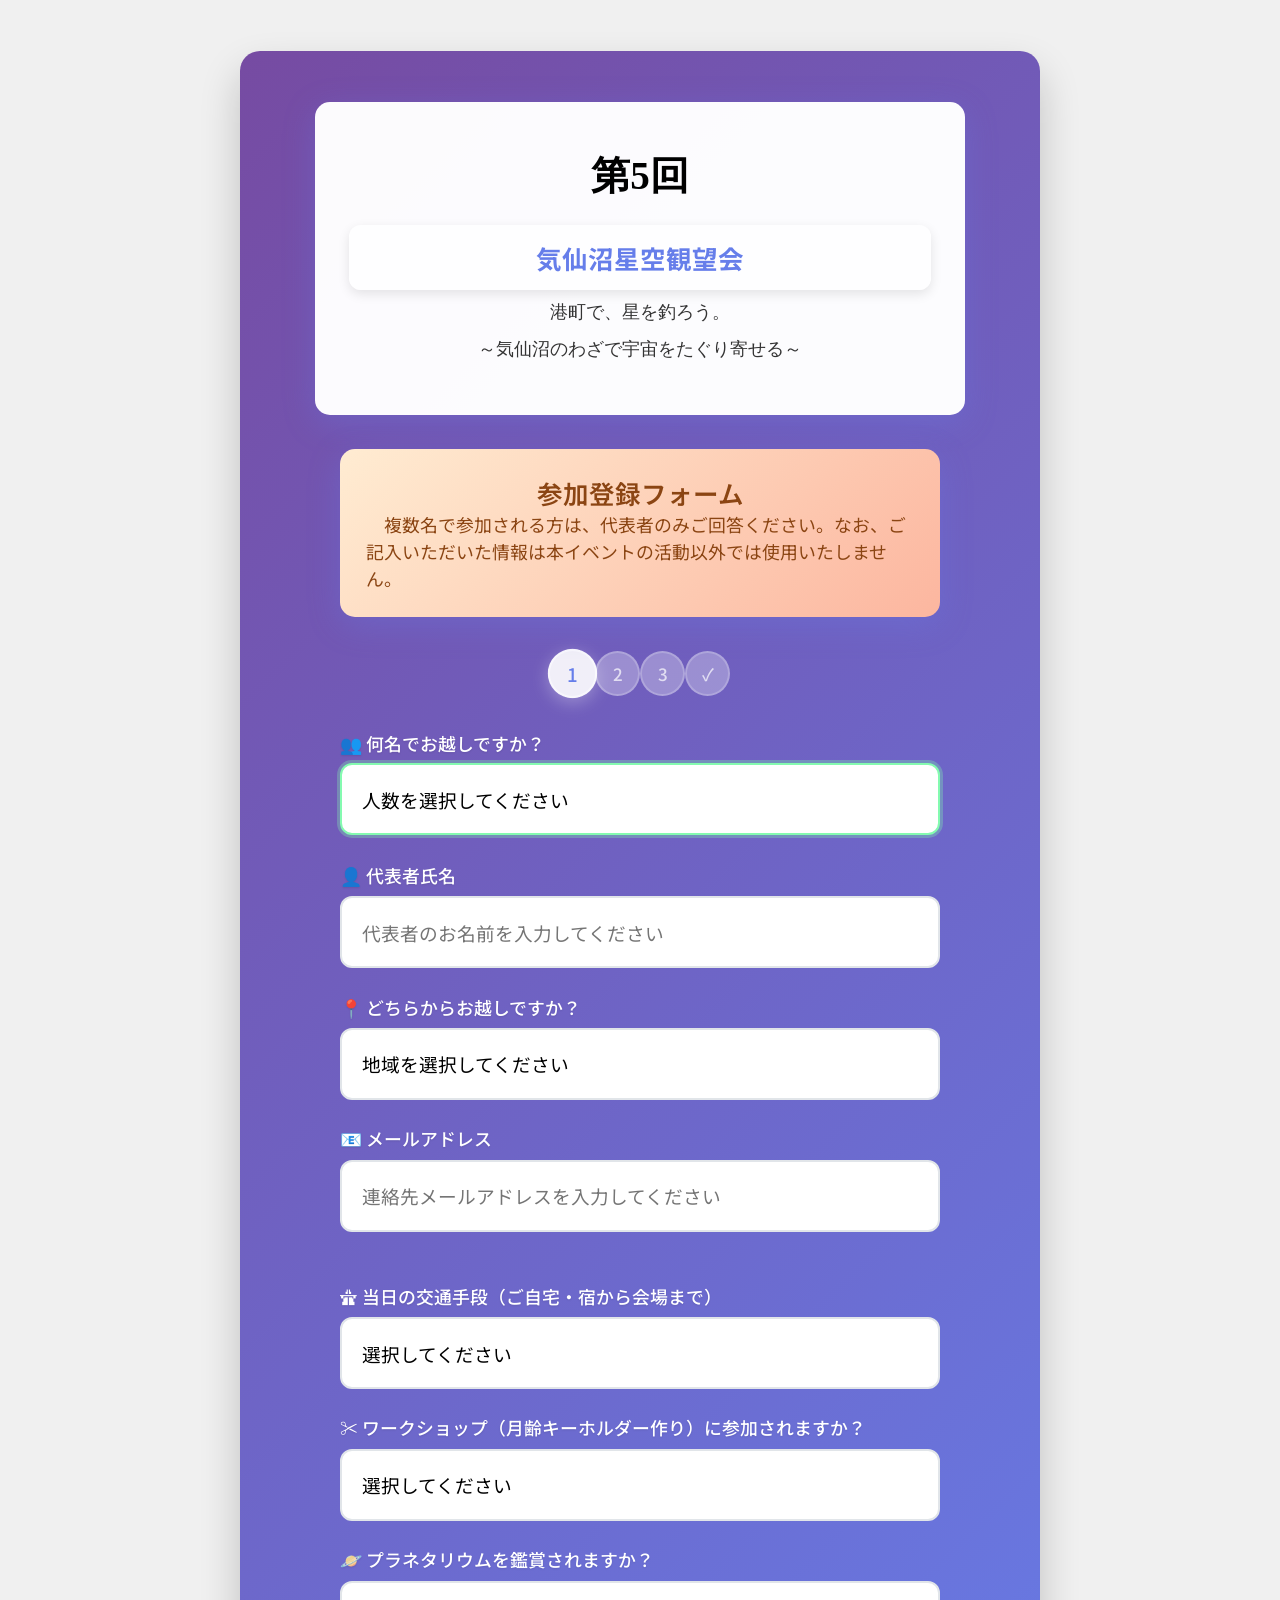
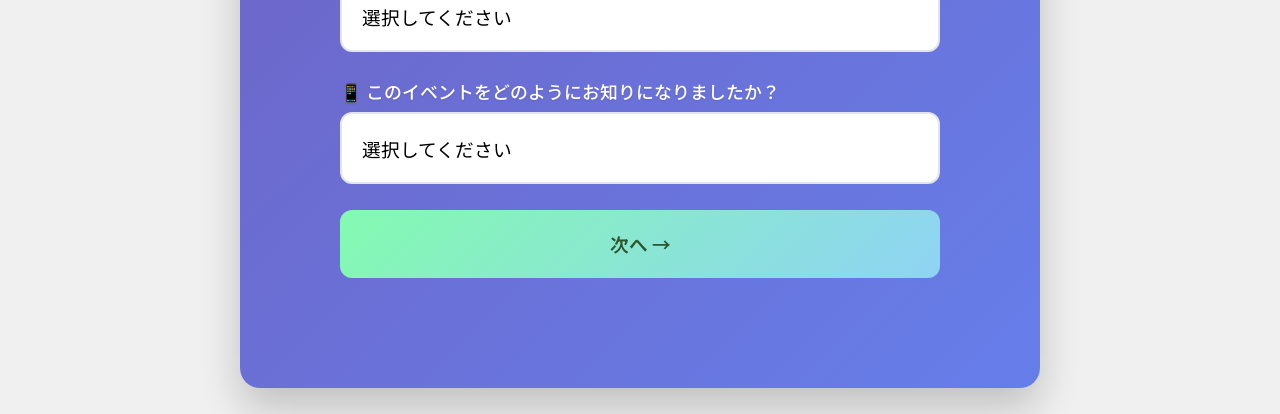
==== index.html @ 269bb4d6 "Add files via upload" ====
<!DOCTYPE html>
<html lang="ja">

<head>
    <meta charset="UTF-8">
    <meta name="viewport" content="width=device-width, initial-scale=1.0">
    <base target="_top">

    <!-- SEO Meta Tags -->
    <title>気仙沼星空観望会 - イベント参加予約</title>
    <meta name="description"
        content="第5回気仙沼星空観望会、9月27日(土)に旧小泉小学校にて開催決定！今回のテーマは、「港町で、星を釣ろう。 ～気仙沼のわざで宇宙をたぐり寄せる～」です。気仙沼自慢の星空に浸る一夜をぜひ！">
    <meta name="keywords" content="気仙沼市,星空観望会,プラネタリウム,予約,イベント,宮城県">
    <meta name="author" content="気仙沼星空観望会実行委員会">
    <meta name="robots" content="index, follow">

    <!-- Open Graph / Facebook -->
    <meta property="og:type" content="website">
    <meta property="og:url" content="https://flint8777.github.io/TEST_KesenNuma-StarryNight/">
    <meta property="og:title" content="気仙沼星空観望会 - イベント参加予約">
    <meta property="og:description"
        content="第5回気仙沼星空観望会、9月27日(土)に旧小泉小学校にて開催決定！今回のテーマは、「港町で、星を釣ろう。 ～気仙沼のわざで宇宙をたぐり寄せる～」です。気仙沼自慢の星空に浸る一夜をぜひ！">
    <meta property="og:image" content="https://flint8777.github.io/TEST_KesenNuma-StarryNight/Images/OGP-image.png">
    <meta property="og:locale" content="ja_JP">

    <!-- Twitter -->
    <meta property="twitter:card" content="summary_large_image">
    <meta property="twitter:url" content="https://flint8777.github.io/TEST_KesenNuma-StarryNight/">
    <meta property="twitter:title" content="気仙沼星空観望会 - イベント参加予約">
    <meta property="twitter:description"
        content="第5回気仙沼星空観望会、9月27日(土)に旧小泉小学校にて開催決定！今回のテーマは、「港町で、星を釣ろう。 ～気仙沼のわざで宇宙をたぐり寄せる～」です。気仙沼自慢の星空に浸る一夜をぜひ！">
    <meta property="twitter:image"
        content="https://flint8777.github.io/TEST_KesenNuma-StarryNight/Images/OGP-image.png">

    <!-- Favicon -->
    <link rel="icon" type="image/png" href="Images/シンボルマーク.png">
    <link rel="apple-touch-icon" href="Images/シンボルマーク.png">

    <!-- PWA Manifest -->
    <link rel="manifest" href="manifest.json">
    <meta name="mobile-web-app-capable" content="yes">
    <meta name="apple-mobile-web-app-capable" content="yes">
    <meta name="apple-mobile-web-app-status-bar-style" content="default">
    <meta name="apple-mobile-web-app-title" content="気仙沼星空観望会">

    <!-- Google Analytics削除 - 測定不使用 -->

    <!-- Fonts and Styles -->
    <link href="https://fonts.googleapis.com/css2?family=Noto+Sans+JP:wght@300;400;500;700&display=swap"
        rel="stylesheet">
    <link rel="stylesheet" href="styles.css">
</head>

<body role="main">
    <div class="loading-overlay" id="loading-overlay" aria-hidden="true">
        <div class="spinner" role="status" aria-label="読み込み中"></div>
    </div>

    <div class="container" role="application" aria-label="予約システム">
        <div class="header">
            <h1>第5回</h1>
            <img src="https://drive.google.com/thumbnail?id=1cAbcElVcDITaF-m_XIrwMEPuTaZZqH0v&sz=w400" alt="気仙沼星空観望会"
                class="header-logo" onerror="this.style.display='none'; this.nextElementSibling.style.display='block';">
            <div class="header-fallback">
                気仙沼星空観望会
            </div>
            <p>港町で、星を釣ろう。</p>
            <p>～気仙沼のわざで宇宙をたぐり寄せる～</p>
        </div>

        <!-- 参加登録フォームタイトル -->
        <div class="info-card form-title-card">
            <h2>参加登録フォーム</h2>
            <p>　複数名で参加される方は、代表者のみご回答ください。なお、ご記入いただいた情報は本イベントの活動以外では使用いたしません。</p>
        </div>

        <!-- ステップインジケーター -->
        <div class="step-indicator" role="progressbar" aria-label="予約手順" aria-valuenow="1" aria-valuemin="1"
            aria-valuemax="4">
            <div class="step active" id="step-1" aria-current="step">1</div>
            <div class="step" id="step-2">2</div>
            <div class="step" id="step-3">3</div>
            <div class="step" id="step-4">✓</div>
        </div>

        <!-- エラー・成功メッセージ -->
        <div id="errorMessage" class="error-message" role="alert" aria-live="polite"></div>
        <div id="successMessage" class="success-message" role="status" aria-live="polite"></div>

        <!-- ローディング -->
        <div id="loading" class="loading" role="status" aria-live="polite" aria-hidden="true">
            <div class="spinner"></div>
            <p>処理中…</p>
        </div>

        <form id="reservation-form">
            <!-- ステップ1: 基本情報 -->
            <div class="step-content active" id="content-1">
                <div class="form-group">
                    <label for="来場人数">👥 何名でお越しですか？</label>
                    <div class="select-wrapper">
                        <select id="来場人数" name="来場人数" class="form-control" required>
                            <option value="">人数を選択してください</option>
                        </select>
                    </div>
                </div>

                <div class="form-group">
                    <label for="代表者氏名">👤 代表者氏名</label>
                    <input type="text" id="代表者氏名" name="代表者氏名" class="form-control" required
                        placeholder="代表者のお名前を入力してください">
                </div>

                <div class="form-group">
                    <label for="来場地域">📍 どちらからお越しですか？</label>
                    <select id="来場地域" name="来場地域" class="form-control" required>
                        <option value="">地域を選択してください</option>
                        <option value="気仙沼市内">気仙沼市内</option>
                        <option value="宮城県内（気仙沼市以外）">宮城県内（気仙沼市以外）</option>
                        <option value="岩手県">岩手県</option>
                        <option value="福島県">福島県</option>
                        <option value="その他東北地方">その他東北地方</option>
                        <option value="関東地方">関東地方</option>
                        <option value="その他">その他</option>
                    </select>
                </div>

                <div class="form-group">
                    <label for="メールアドレス">📧 メールアドレス</label>
                    <input type="email" id="メールアドレス" name="メールアドレス" class="form-control" required
                        placeholder="連絡先メールアドレスを入力してください">
                    <div class="email-validation-message" id="email-validation-message"></div>
                </div>

                <!-- 追加: 当日の交通手段 -->
                <div class="form-group">
                    <label for="当日の交通手段">🛣 当日の交通手段（ご自宅・宿から会場まで）</label>
                    <div class="select-wrapper">
                        <select id="当日の交通手段" name="当日の交通手段" class="form-control" required>
                            <option value="">選択してください</option>
                            <option value="車">車</option>
                            <option value="徒歩">徒歩</option>
                            <option value="自転車">自転車</option>
                            <option value="バス">バス</option>
                            <option value="タクシー">タクシー</option>
                            <option value="その他">その他</option>
                        </select>
                    </div>
                </div>

                <!-- 追加: お車で来場の場合の台数（条件付き表示） -->
                <div class="form-group conditional-field" id="car-count-group" aria-hidden="true">
                    <label for="お車台数">🚗 (お車で来場の場合) 何台でお越しになりますか？</label>
                    <div class="select-wrapper">
                        <select id="お車台数" name="お車台数" class="form-control">
                            <option value="">台数を選択してください</option>
                            <option value="1">1台</option>
                            <option value="2">2台</option>
                            <option value="3">3台</option>
                            <option value="4">4台</option>
                            <option value="5">5台</option>
                            <option value="6">6台</option>
                            <option value="7">7台</option>
                            <option value="8">8台</option>
                            <option value="9">9台</option>
                            <option value="10">10台</option>
                        </select>
                    </div>
                </div>

                <div class="form-group">
                    <label for="ワークショップ参加">✂ ワークショップ（月齢キーホルダー作り）に参加されますか？</label>
                    <select id="ワークショップ参加" name="ワークショップ参加" class="form-control" required>
                        <option value="">選択してください</option>
                        <option value="はい">はい</option>
                        <option value="いいえ">いいえ</option>
                    </select>
                </div>

                <!-- 追加: プラネタリウム鑑賞希望 -->
                <div class="form-group">
                    <label for="プラネタリウム鑑賞">🪐 プラネタリウムを鑑賞されますか？</label>
                    <div class="select-wrapper">
                        <select id="プラネタリウム鑑賞" name="プラネタリウム鑑賞" class="form-control" required>
                            <option value="">選択してください</option>
                            <option value="はい">はい</option>
                            <option value="いいえ">いいえ</option>
                        </select>
                    </div>
                </div>

                <!-- 追加: イベント認知経路 -->
                <div class="form-group">
                    <label for="イベント認知経路">📱 このイベントをどのようにお知りになりましたか？</label>
                    <div class="select-wrapper">
                        <select id="イベント認知経路" name="イベント認知経路" class="form-control">
                            <option value="">選択してください</option>
                            <option value="チラシ・ポスター">チラシ・ポスター</option>
                            <option value="SNS（Twitter/X）">SNS（Twitter/X）</option>
                            <option value="SNS（Instagram）">SNS（Instagram）</option>
                            <option value="SNS（Facebook）">SNS（Facebook）</option>
                            <option value="知人の紹介">知人の紹介</option>
                            <option value="学校からのお知らせ">学校からのお知らせ</option>
                            <option value="ウェブサイト">ウェブサイト</option>
                            <option value="地域の広報誌">地域の広報誌</option>
                            <option value="新聞">新聞</option>
                            <option value="その他">その他</option>
                        </select>
                    </div>
                </div>
            </div>

            <!-- ステップ2: ワークショップ詳細 -->
            <div class="step-content" id="content-2">
                <!-- ワークショップ詳細 -->
                <div id="workshop-section">
                    <div class="info-card">
                        <p>本ワークショップは【予約枠】と【当日枠】をご用意しています。</p>
                        <p>✅ 予約枠（60名様）: 事前にご予約が必要ですが、希望時間帯に確実にご参加いただけます。</p>
                        <p>✅ 当日枠（40名様）: 当日、お席が空いていればすぐにご参加いただけます。</p>
                        <p>⚠️ 予約のお時間にお越しにならない場合はキャンセル扱いとなります。ご了承ください。</p>
                    </div>

                    <div class="form-group">
                        <label for="ワークショップ参加人数">👥 ワークショップ参加人数</label>
                        <div class="select-wrapper">
                            <select id="ワークショップ参加人数" name="ワークショップ参加人数" class="form-control">
                                <option value="">参加人数を選択してください</option>
                                <option value="1">1人</option>
                                <option value="2">2人</option>
                                <option value="3">3人</option>
                                <option value="4">4人</option>
                                <option value="5">5人</option>
                            </select>
                        </div>
                    </div>

                    <div class="form-group">
                        <label for="予約する部">⏰ 予約する部</label>
                        <div class="select-wrapper">
                            <select id="予約する部" name="予約する部" class="form-control">
                                <option value="">予約する部を選択してください</option>
                                <!-- JSで動的に選択肢追加 -->
                            </select>
                        </div>
                    </div>
                </div>

                <!-- プラネタリウム詳細はステップ3へ分離しました -->
            </div>

            <!-- ステップ3: プラネタリウム詳細 -->
            <div class="step-content" id="content-3">
                <div id="planetarium-section">
                    <div class="info-card">
                        <p>本プラネタリウムは上映時間30分の3部制であり、【予約枠】と【当日枠】をご用意しています。</p>
                        <p>✅ 予約枠（60名）：事前にご予約いただくと、ご希望の時間帯に確実にご参加いただけます。</p>
                        <p>✅ 当日枠（30名）：当日、空席がある場合に先着順でご案内します。満席の場合はご参加いただけません。</p>
                        <p>⚠️ 途中入退場はできません。上映開始の5分前までにプラネタリウム会場へ必ずお越しください。
                        </p>
                    </div>

                    <div class="form-group">
                        <label for="プラネタリウム参加人数">👥 プラネタリウム参加人数</label>
                        <div class="select-wrapper">
                            <select id="プラネタリウム参加人数" name="プラネタリウム参加人数" class="form-control">
                                <option value="">参加人数を選択してください</option>
                            </select>
                        </div>
                    </div>

                    <div class="form-group">
                        <label for="プラネタリウム予約部">⏰ プラネタリウム予約部</label>
                        <div class="select-wrapper">
                            <select id="プラネタリウム予約部" name="プラネタリウム予約部" class="form-control">
                                <option value="">予約する部を選択してください</option>
                                <!-- JSで動的に選択肢追加 -->
                            </select>
                        </div>
                    </div>
                </div>
            </div>

            <!-- ステップ4: 完了 -->
            <div class="step-content" id="content-4">
                <div class="completion-screen">
                    <div class="completion-icon">🎉</div>
                    <div class="completion-title">予約が完了しました！</div>
                    <div class="completion-message">
                        ✅ ご予約が完了しました！<br>
                        確認メールをお送りいたしましたので、ご確認ください。<br>
                        当日は気をつけてお越しください。<br>
                        <small style="color: #ffffff; margin-top: 10px; display: block;">
                            この画面を閉じて、元のページに戻ることができます。
                        </small>
                    </div>
                </div>
            </div>

            <!-- ナビゲーションボタン -->
            <div class="step-navigation" id="navigation">
                <button type="button" class="nav-btn back" id="back-btn">
                    ← 戻る
                </button>
                <button type="button" class="nav-btn next" id="next-btn">
                    次へ →
                </button>
                <button type="button" class="nav-btn submit" id="submit-btn">
                    🎯 登録完了
                </button>
            </div>
        </form>

        <div id="result" class="result"></div>
    </div>

    <!-- Hidden elements for screen readers -->
    <div class="sr-only" aria-live="polite" id="page-announcer"></div>

    <script src="script.js"></script>
</body>

</html>
---- styles.css ----
/* 気仙沼星空観望会 予約システム - メインスタイル */

/* アクセシビリティ向上 */
.sr-only {
    position: absolute !important;
    width: 1px !important;
    height: 1px !important;
    padding: 0 !important;
    margin: -1px !important;
    overflow: hidden !important;
    clip: rect(0, 0, 0, 0) !important;
    white-space: nowrap !important;
    border: 0 !important;
}

/* フォーカス管理 */
:focus {
    outline: 3px solid #007bff;
    outline-offset: 2px;
}

/* フォーム要素のフォーカス改善 */
.form-control:focus,
select:focus,
button:focus {
    outline: 3px solid #007bff;
    outline-offset: 2px;
    box-shadow: 0 0 0 3px rgba(0, 123, 255, 0.25);
}

/* 高コントラスト対応 */
@media (prefers-contrast: high) {

    .nav-btn.back,
    .nav-btn.next,
    .nav-btn.submit {
        border: 2px solid #000;
    }

    .step.active {
        border: 3px solid #000;
    }
}

/* 動きを抑制する設定 */
@media (prefers-reduced-motion: reduce) {
    .step-content {
        transition: none;
    }

    .spinner {
        animation: none;
    }
}

/* アリア属性のスタイリング */
[aria-hidden="true"] {
    display: none !important;
}



* {
    margin: 0;
    padding: 0;
    box-sizing: border-box;
}

html {
    height: 100%;
    /* レスポンシブフォントサイズの基準設定 */
    font-size: 16px;
    /* デスクトップベース */
    /* iOS Safariでの背景問題に対処 */
    -webkit-background-size: cover;
    background-size: cover;
}

/* デバイス別ベースフォントサイズ調整 */
@media (max-width: 480px) {
    html {
        font-size: 14px;
        /* 小さなモバイル画面 */
    }
}

@media (min-width: 481px) and (max-width: 768px) {
    html {
        font-size: 15px;
        /* タブレット */
    }
}

@media (min-width: 769px) and (max-width: 1024px) {
    html {
        font-size: 16px;
        /* 小さなデスクトップ */
    }
}

@media (min-width: 1025px) {
    html {
        font-size: 17px;
        /* 大きなデスクトップ */
    }
}

body {
    font-family: 'Noto Sans JP', sans-serif;
    /* 背景を単色の灰色に変更 */
    background-color: #f0f0f0 !important;
    /* iOS Safari用も単色に設定 */
    background: #f0f0f0 !important;
    /* iOS対応 - 背景固定をスクロールに変更 */
    background-attachment: scroll;
    background-repeat: no-repeat;
    background-size: cover;
    /* iOS対応 - viewport単位の問題に対処 */
    min-height: 100vh;
    min-height: -webkit-fill-available;
    height: auto;
    /* レイアウトを変更して上部からの表示を確保 */
    display: block;
    padding: 2rem 1rem;
    position: relative;
    overflow-x: hidden;
    /* iOS対応 - パフォーマンス向上 */
    -webkit-backface-visibility: hidden;
    backface-visibility: hidden;
    -webkit-perspective: 1000px;
    perspective: 1000px;
    transform: translateZ(0);
}

/* iOS専用の背景強化 */
@supports (-webkit-touch-callout: none) {
    body {
        background: #f0f0f0 !important;
        min-height: 100vh !important;
        min-height: -webkit-fill-available !important;
    }
}

/* iOS Safari専用 - 最終手段 */
@media screen and (-webkit-min-device-pixel-ratio: 1) and (max-width: 768px) {

    html,
    body {
        background: #f0f0f0 !important;
        background-attachment: scroll !important;
        background-size: cover !important;
        background-repeat: no-repeat !important;
        min-height: 100vh !important;
        height: 100% !important;
    }
}

/* Chrome on iOS 対応 */
@supports (-webkit-touch-callout: none) and (not (translate: none)) {
    body {
        background: #f0f0f0 !important;
    }
}

/* 星空背景（白い水玉）を完全に無効化 */
body::before {
    content: none !important;
    display: none !important;
    background: none !important;
}

/* デスクトップ専用のアニメーション */
@media (min-width: 769px) and (prefers-reduced-motion: no-preference) {
    body::before {
        animation: none !important;
    }
}

@keyframes stars {
    0% {
        transform: translateZ(0) translateY(0);
    }

    100% {
        transform: translateZ(0) translateY(-100px);
    }
}

.container {
    /* 紫基調のグラデーション背景に変更 */
    background: linear-gradient(135deg, #667eea 0%, #764ba2 100%);
    /* iOS Safari用の追加設定 */
    background: -webkit-linear-gradient(135deg, #667eea 0%, #764ba2 100%);
    background: -moz-linear-gradient(135deg, #667eea 0%, #764ba2 100%);
    background: -o-linear-gradient(135deg, #667eea 0%, #764ba2 100%);
    backdrop-filter: blur(10px);
    border-radius: 20px;
    box-shadow: 0 20px 40px rgba(0, 0, 0, 0.2);
    padding: 2.5rem;
    width: 100%;
    max-width: 800px;
    /* パソコンでより大きく表示 */
    animation: slideUp 0.6s ease-out;
    /* 確実に表示されるようz-indexを設定 */
    position: relative;
    z-index: 100;
    /* 中央配置を維持しながら上部からアクセス可能に */
    margin: 0 auto;
    /* 上部にマージンを追加して確実に表示 */
    margin-top: 2rem;
}

@keyframes slideUp {
    from {
        transform: translateY(30px);
        opacity: 0;
    }

    to {
        transform: translateY(0);
        opacity: 1;
    }
}

.header {
    text-align: center;
    /* 確実に表示されるようz-indexを設定 */
    position: relative;
    z-index: 10;
    /* 白い長方形の背景を追加（紫背景に映えるように） */
    background: rgba(255, 255, 255, 0.98);
    padding: 2rem 1.5rem;
    border-radius: 15px;
    box-shadow: 0 8px 32px rgba(102, 126, 234, 0.3);
    /* ヘッダー全体を少し中央寄せ */
    max-width: 600px;
    margin-left: auto;
    margin-right: auto;
    margin-bottom: 2rem;
}

.header-logo {
    max-width: 100%;
    height: auto;
    /* ロゴの最大幅を設定 */
    max-height: 100px;
    margin-bottom: 1rem;
    /* ロゴの背景を透明にして、ヘッダーの白背景と統一 */
    background: transparent;
    padding: 0.5rem;
    border-radius: 8px;
    /* ロゴに軽い影を追加して立体感を演出 */
    filter: drop-shadow(0 2px 8px rgba(0, 0, 0, 0.1));
}

.header h1 {
    font-size: 2rem;
    /* レスポンシブベース */
    font-weight: 700;
    /* 明朝体フォントに変更 */
    font-family: 'Times New Roman', 'Yu Mincho', 'Hiragino Mincho ProN', 'Hiragino Mincho Pro', 'HG明朝E', 'ＭＳ Ｐ明朝', 'MS PMincho', serif;
    /* 黒文字に変更 */
    color: #000000;
    margin-bottom: 1rem;
    /* 背景は透明に（ヘッダーの白背景を使用） */
    background-color: transparent;
    padding: 0.5rem 0;
    border-radius: 0;
    /* 境界線を削除 */
    border: none;
    /* 行の高さを調整 */
    line-height: 1.2;
}

/* グラデーションテキストの代替実装（無効化） */
.header h1.gradient-text {
    /* グラデーション効果を無効化 */
    background: none;
    -webkit-background-clip: unset;
    -webkit-text-fill-color: #000000;
    background-clip: unset;
    color: #000000;
}

/* グラデーション文字をサポートするブラウザでのみ適用（無効化） */
@supports (background-clip: text) and (-webkit-text-fill-color: transparent) {
    .header h1 {
        /* グラデーション効果を無効化して黒文字を維持 */
        background: none;
        -webkit-background-clip: unset;
        -webkit-text-fill-color: #000000;
        background-clip: unset;
        color: #000000;
    }
}

.header p {
    color: #333;
    font-size: 0.9rem;
    /* レスポンシブベース */
    /* 明朝体フォントを適用 */
    font-family: 'Times New Roman', 'Yu Mincho', 'Hiragino Mincho ProN', 'Hiragino Mincho Pro', 'HG明朝E', 'ＭＳ Ｐ明朝', 'MS PMincho', serif;
    /* 行間を調整して読みやすく */
    line-height: 1.6;
    margin-bottom: 0.5rem;
}

.form-group {
    margin-bottom: 1.5rem;
    position: relative;
    /* ヘッダーと同じ幅に制限 */
    max-width: 600px;
    margin-left: auto;
    margin-right: auto;
}

.form-group label {
    display: block;
    margin-bottom: 0.5rem;
    font-weight: 500;
    color: #ffffff;
    font-size: 0.9rem;
    /* レスポンシブベース */
    text-shadow: 0 1px 2px rgba(0, 0, 0, 0.1);
}

.form-control {
    width: 100%;
    padding: 1rem;
    border: 2px solid #e1e5e9;
    border-radius: 12px;
    font-size: 1rem;
    /* レスポンシブベース */
    transition: all 0.3s ease;
    background: #fff;
    font-family: inherit;
}

.form-control:focus {
    outline: none;
    border-color: #84fab0;
    box-shadow: 0 0 0 3px rgba(132, 250, 176, 0.3);
    transform: translateY(-1px);
}

.form-control:hover {
    border-color: #b8e6c1;
}

.submit-btn {
    width: 100%;
    padding: 1rem 2rem;
    background: linear-gradient(135deg, #667eea, #764ba2);
    color: white;
    border: none;
    border-radius: 12px;
    font-size: 1.1rem;
    /* レスポンシブベース */
    font-weight: 500;
    cursor: pointer;
    transition: all 0.3s ease;
    position: relative;
    overflow: hidden;
    font-family: inherit;
}

.submit-btn:hover {
    transform: translateY(-2px);
    box-shadow: 0 10px 20px rgba(102, 126, 234, 0.3);
}

.submit-btn:active {
    transform: translateY(0);
}

.submit-btn:disabled {
    opacity: 0.7;
    cursor: not-allowed;
    transform: none;
}

.submit-btn .btn-text {
    transition: opacity 0.3s ease;
}

.submit-btn .loading {
    position: absolute;
    top: 50%;
    left: 50%;
    transform: translate(-50%, -50%);
    opacity: 0;
    transition: opacity 0.3s ease;
}

.submit-btn.loading .btn-text {
    opacity: 0;
}

.submit-btn.loading .loading {
    opacity: 1;
}

.spinner {
    width: 20px;
    height: 20px;
    border: 2px solid rgba(255, 255, 255, 0.3);
    border-top: 2px solid white;
    border-radius: 50%;
    animation: spin 1s linear infinite;
}

@keyframes spin {
    0% {
        transform: rotate(0deg);
    }

    100% {
        transform: rotate(360deg);
    }
}

.result {
    margin-top: 1.5rem;
    padding: 1rem;
    border-radius: 12px;
    text-align: center;
    font-weight: 500;
    opacity: 0;
    transform: translateY(10px);
    transition: all 0.3s ease;
}

.result.show {
    opacity: 1;
    transform: translateY(0);
}

.result.success {
    background: linear-gradient(135deg, #84fab0, #8fd3f4);
    color: #2c5530;
}

.result.error {
    background: linear-gradient(135deg, #ffecd2, #fcb69f);
    color: #8b4513;
}

.loading-overlay {
    position: fixed;
    top: 0;
    left: 0;
    width: 100%;
    height: 100%;
    background: rgba(0, 0, 0, 0.1);
    display: flex;
    align-items: center;
    justify-content: center;
    opacity: 0;
    visibility: hidden;
    transition: all 0.3s ease;
    z-index: 1000;
}

.loading-overlay.show {
    opacity: 1;
    visibility: visible;
}

.loading {
    display: none;
    text-align: center;
    padding: 2rem;
    background: rgba(255, 255, 255, 0.1);
    border-radius: 15px;
    margin: 2rem 0;
}

.loading .spinner {
    border: 3px solid rgba(255, 255, 255, 0.3);
    border-top: 3px solid #FFD700;
    border-radius: 50%;
    width: 40px;
    height: 40px;
    animation: spin 1s linear infinite;
    margin: 0 auto 1rem;
}

@keyframes spin {
    0% {
        transform: rotate(0deg);
    }

    100% {
        transform: rotate(360deg);
    }
}

.header-fallback {
    display: none;
    font-size: 1.5rem;
    font-weight: 700;
    color: #667eea;
    margin-bottom: 0.5rem;
    background: rgba(255, 255, 255, 0.9);
    padding: 0.8rem;
    border-radius: 12px;
    box-shadow: 0 4px 12px rgba(0, 0, 0, 0.1);
}

.info-card p {
    text-align: left;
    margin-bottom: 0.5rem;
    line-height: 1.5;
}

.info-card p:last-child {
    margin-bottom: 0;
}

.nav-btn {
    display: none;
    flex: 1;
    padding: 1rem 2rem;
    border: none;
    border-radius: 12px;
    font-size: 1rem;
    font-weight: 500;
    cursor: pointer;
    transition: all 0.3s ease;
    font-family: inherit;
}

.nav-btn.visible {
    display: block;
}

.nav-btn.back {
    background: #f8f9fa;
    color: #666;
    border: 2px solid #e1e5e9;
}

.nav-btn.back:hover {
    background: #e9ecef;
    transform: translateY(-1px);
}

.nav-btn.next,
.nav-btn.submit {
    background: linear-gradient(135deg, #84fab0, #8fd3f4);
    color: #2c5530;
    font-weight: 600;
}

.nav-btn.next:hover,
.nav-btn.submit:hover {
    transform: translateY(-2px);
    box-shadow: 0 10px 20px rgba(132, 250, 176, 0.4);
}

.nav-btn:disabled {
    opacity: 0.5;
    cursor: not-allowed;
    transform: none;
}

.step-navigation {
    display: flex;
    gap: 1rem;
    margin-top: 1.5rem;
    justify-content: space-between;
    /* ヘッダーと同じ幅に制限 */
    max-width: 600px;
    margin-left: auto;
    margin-right: auto;
}

.select-wrapper {
    position: relative;
    display: block;
}

.select-wrapper::after {
    content: '▼';
    position: absolute;
    top: 50%;
    right: 1rem;
    transform: translateY(-50%);
    pointer-events: none;
    color: #667eea;
    font-size: 0.8rem;
    transition: transform 0.3s ease;
    z-index: 1;
    user-select: none;
    -webkit-user-select: none;
    -moz-user-select: none;
    -ms-user-select: none;
}

.select-wrapper:hover::after {
    transform: translateY(-50%) scale(1.1);
}

select.form-control {
    appearance: none;
    -webkit-appearance: none;
    -moz-appearance: none;
    background-image: none;
    cursor: pointer;
    position: relative;
    z-index: 2;
    padding-right: 3rem;
    /* ドロップダウンアイコンとの重複を避ける */
    /* モバイル対応のタッチ領域拡大 */
    min-height: 44px;
    /* iOSガイドライン推奨の最小タッチ領域 */
    -webkit-tap-highlight-color: transparent;
    /* タップハイライトを無効化 */
    touch-action: manipulation;
    /* タッチ動作を最適化 */
}

/* モバイル専用のselect要素修正 */
@media (max-width: 768px) {
    select.form-control {
        font-size: 16px;
        /* iOSでのズーム防止 */
        padding: 0.875rem 3rem 0.875rem 0.875rem;
        /* より大きなタッチ領域 */
    }

    .select-wrapper::after {
        font-size: 1rem;
        /* アイコンをやや大きく */
        right: 0.875rem;
    }
}

.info-card {
    background: linear-gradient(135deg, #ffecd2, #fcb69f);
    border-radius: 15px;
    padding: 2rem 1.5rem;
    margin-bottom: 2rem;
    text-align: center;
    color: #8b4513;
    font-size: 0.9rem;
    /* レスポンシブベース */
    /* ヘッダーと完全に揃える */
    max-width: 600px;
    margin-left: auto;
    margin-right: auto;
    box-shadow: 0 8px 32px rgba(102, 126, 234, 0.3);
    position: relative;
    z-index: 10;
}

/* フォームタイトル専用のスタイル */
.form-title-card {
    margin-top: 0;
    margin-bottom: 2rem;
    /* ヘッダーとの間隔を調整 */
}

.form-title-card h2 {
    margin: 0;
    font-size: 1.5rem;
    font-weight: 600;
    color: #8b4513;
}

/* バリデーションメッセージ */
.email-validation-message {
    margin-top: 0.5rem;
    padding: 0.5rem;
    border-radius: 8px;
    font-size: 0.85rem;
    font-weight: 500;
    opacity: 0;
    transform: translateY(-10px);
    transition: all 0.3s ease;
}

.email-validation-message.show {
    opacity: 1;
    transform: translateY(0);
}

.email-validation-message.valid {
    background: linear-gradient(135deg, #84fab0, #8fd3f4);
    color: #2c5530;
}

.email-validation-message.invalid {
    background: linear-gradient(135deg, #ffecd2, #fcb69f);
    color: #8b4513;
}

/* メールアドレスフィールドのエラー状態 */
.form-control.email-invalid {
    border-color: #e74c3c;
    box-shadow: 0 0 0 3px rgba(231, 76, 60, 0.1);
}

.form-control.email-valid {
    border-color: #27ae60;
    box-shadow: 0 0 0 3px rgba(39, 174, 96, 0.1);
}

/* ステップインジケーター */
.step-indicator {
    display: flex;
    justify-content: center;
    margin-bottom: 2rem;
    position: relative;
    /* ヘッダーと同じ幅に制限 */
    max-width: 600px;
    margin-left: auto;
    margin-right: auto;
}

.step {
    width: 40px;
    height: 40px;
    border-radius: 50%;
    background: rgba(255, 255, 255, 0.3);
    color: rgba(255, 255, 255, 0.7);
    display: flex;
    align-items: center;
    justify-content: center;
    font-weight: 500;
    font-size: 0.9rem;
    position: relative;
    transition: all 0.3s ease;
    z-index: 2;
    border: 2px solid rgba(255, 255, 255, 0.2);
}

.step.active {
    background: rgba(255, 255, 255, 0.9);
    color: #667eea;
    transform: scale(1.1);
    z-index: 3;
    border: 2px solid rgba(255, 255, 255, 0.5);
    box-shadow: 0 4px 15px rgba(255, 255, 255, 0.3);
}

.step.completed {
    background: linear-gradient(135deg, #84fab0, #8fd3f4);
    color: #2c5530;
    z-index: 2;
}

/* 横棒を非表示
.step+.step::before {
    content: '';
    position: absolute;
    left: -30px;
    top: 50%;
    width: 20px;
    height: 2px;
    background: #e1e5e9;
    transform: translateY(-50%);
    transition: all 0.3s ease;
    z-index: 1;
}

.step.completed+.step::before,
.step.active+.step::before {
    background: linear-gradient(135deg, #667eea, #764ba2);
}
*/

/* ステップコンテンツ */
.step-content {
    display: none;
    animation: fadeInSlide 0.5s ease-out;
}

.step-content.active {
    display: block;
}

@keyframes fadeInSlide {
    from {
        opacity: 0;
        transform: translateX(30px);
    }

    to {
        opacity: 1;
        transform: translateX(0);
    }
}

/* ナビゲーションボタン */
.step-navigation {
    display: flex;
    gap: 1rem;
    margin-top: 1.5rem;
}

.nav-btn {
    flex: 1;
    padding: 1rem 2rem;
    border: none;
    border-radius: 12px;
    font-size: 1rem;
    /* レスポンシブベース */
    font-weight: 500;
    cursor: pointer;
    transition: all 0.3s ease;
    font-family: inherit;
}

.nav-btn.back {
    background: #f8f9fa;
    color: #666;
    border: 2px solid #e1e5e9;
}

.nav-btn.back:hover {
    background: #e9ecef;
    transform: translateY(-1px);
}

.nav-btn.next,
.nav-btn.submit {
    background: linear-gradient(135deg, #84fab0, #8fd3f4);
    color: #2c5530;
    font-weight: 600;
}

.nav-btn.next:hover,
.nav-btn.submit:hover {
    transform: translateY(-2px);
    box-shadow: 0 10px 20px rgba(132, 250, 176, 0.4);
}

.nav-btn:disabled {
    opacity: 0.5;
    cursor: not-allowed;
    transform: none;
}

.nav-btn.loading {
    cursor: wait;
    opacity: 0.8;
    position: relative;
}

/* submitボタンのローディング状態での特別スタイル */
.nav-btn.submit.loading {
    background: linear-gradient(135deg, #667eea, #764ba2);
    color: white;
    box-shadow: 0 4px 15px rgba(102, 126, 234, 0.4);
    transform: translateY(1px);
}

/* ローディング中のボタン内スピナー */
.nav-btn.loading .spinner {
    animation: spin 1s linear infinite;
}

/* ローディングスピナー */
.spinner {
    border: 2px solid rgba(255, 255, 255, 0.3);
    border-radius: 50%;
    border-top: 2px solid currentColor;
    animation: spin 1s linear infinite;
    display: inline-block;
}

@keyframes spin {
    0% {
        transform: rotate(0deg);
    }

    100% {
        transform: rotate(360deg);
    }
}

/* 条件付きフィールド */
.conditional-field {
    opacity: 0;
    max-height: 0;
    overflow: hidden;
    transition: all 0.3s ease;
}

.conditional-field.show {
    opacity: 1;
    max-height: 500px;
    /* 高さを増やして見切れを防ぐ */
}

/* 完了画面 */
.completion-screen {
    text-align: center;
    padding: 2rem 0;
}

.completion-icon {
    font-size: 4rem;
    margin-bottom: 1rem;
    animation: bounce 0.6s ease-out;
}

@keyframes bounce {

    0%,
    20%,
    50%,
    80%,
    100% {
        transform: translateY(0);
    }

    40% {
        transform: translateY(-20px);
    }

    60% {
        transform: translateY(-10px);
    }
}

.completion-title {
    font-size: 1.5rem;
    /* レスポンシブベース */
    font-weight: 700;
    color: #2c5530;
    margin-bottom: 1rem;
}

.completion-message {
    color: #2c3e50;
    line-height: 1.6;
    margin-bottom: 2rem;
    font-size: 1rem;
    /* レスポンシブベース */
    font-weight: 500;
}

@media (max-width: 480px) {

    /* iOS Safari向けの最強背景設定 */
    html {
        height: 100% !important;
        height: -webkit-fill-available !important;
        background-color: #667eea !important;
        background: -webkit-gradient(linear, left top, right bottom, color-stop(0%, #667eea), color-stop(100%, #764ba2)) !important;
        background: -webkit-linear-gradient(135deg, #667eea 0%, #764ba2 100%) !important;
        background-size: cover !important;
        background-repeat: no-repeat !important;
        background-attachment: scroll !important;
    }

    body {
        /* iOS対応 - 確実な背景表示 */
        background-color: #667eea !important;
        background: -webkit-gradient(linear, left top, right bottom, color-stop(0%, #667eea), color-stop(100%, #764ba2)) !important;
        background: -webkit-linear-gradient(135deg, #667eea 0%, #764ba2 100%) !important;
        background: linear-gradient(135deg, #667eea 0%, #764ba2 100%) !important;
        background-attachment: scroll !important;
        background-repeat: no-repeat !important;
        background-size: cover !important;
        min-height: 100vh !important;
        min-height: -webkit-fill-available !important;
        /* モバイルでのパディング調整 - 余白をさらに削減 */
        padding: 0.2rem;
        /* iOS向けのパフォーマンス設定 */
        -webkit-overflow-scrolling: touch;
        -webkit-backface-visibility: hidden;
        backface-visibility: hidden;
        transform: translateZ(0);
        position: relative;
        /* 星空背景を無効化（軽量化） */
    }

    /* モバイルでは星空を表示しない（パフォーマンス優先） */
    body::before {
        display: none;
    }

    html {
        height: -webkit-fill-available;
    }

    .container {
        /* モバイルでは内側の余白も削減し、フレームを大きく */
        padding: 1rem;
        /* モバイルでは上部マージンを削減 */
        margin-top: 0.2rem;
        /* モバイルでは最大幅を画面いっぱいに */
        max-width: 100%;
        width: calc(100% - 0.4rem);
        /* 角の丸みを少し減らして領域を広げる */
        border-radius: 12px;
    }

    .header {
        /* モバイルでヘッダーのマージンを調整 */
        margin-bottom: 1rem;
        /* モバイルでも白い背景を維持 */
        padding: 1.5rem 1rem;
        margin-left: 0.5rem;
        margin-right: 0.5rem;
        border-radius: 12px;
    }

    .header-logo {
        max-height: 60px;
        padding: 0.2rem;
        /* モバイルでもロゴの背景を透明に */
        background: transparent;
        filter: drop-shadow(0 1px 4px rgba(0, 0, 0, 0.1));
    }

    .header h1 {
        /* モバイルでのフォントサイズを大きく - より読みやすく */
        font-size: 1.8rem !important;
        /* 明朝体フォントを適用 */
        font-family: 'Times New Roman', 'Yu Mincho', 'Hiragino Mincho ProN', 'Hiragino Mincho Pro', 'HG明朝E', 'ＭＳ Ｐ明朝', 'MS PMincho', serif !important;
        /* 黒文字に変更 */
        color: #000000 !important;
        -webkit-text-fill-color: #000000 !important;
        -moz-text-fill-color: #000000 !important;
        /* 背景を透明に（ヘッダーの白背景を使用） */
        background-color: transparent !important;
        padding: 0.2rem 0 !important;
        border-radius: 0 !important;
        /* 境界線を削除 */
        border: none !important;
        /* モバイルでの行間調整 */
        line-height: 1.3 !important;
        margin-bottom: 0.5rem !important;
    }

    .header p {
        /* モバイルでの説明文も読みやすく */
        font-size: 1rem;
        margin-bottom: 0.3rem;
        /* 明朝体フォントを適用 */
        font-family: 'Times New Roman', 'Yu Mincho', 'Hiragino Mincho ProN', 'Hiragino Mincho Pro', 'HG明朝E', 'ＭＳ Ｐ明朝', 'MS PMincho', serif;
        /* 色をやや濃く */
        color: #333;
        line-height: 1.5;
    }

    .form-group {
        /* モバイルでのフォームグループ間隔を調整 */
        margin-bottom: 1rem;
    }

    .form-group label {
        /* モバイルでのラベル文字サイズを大きく */
        font-size: 1.1rem;
        margin-bottom: 0.3rem;
    }

    .form-control {
        /* モバイルでの入力フィールドのパディングと文字サイズを調整 */
        padding: 1.1rem;
        font-size: 1.1rem;
        border-radius: 8px;
    }

    .info-card {
        /* モバイルでの情報カードの文字サイズを大きく */
        font-size: 1rem;
        padding: 1rem;
        margin-bottom: 1rem;
        border-radius: 8px;
    }

    .form-title-card {
        /* モバイルでのフォームタイトル調整 */
        margin-bottom: 1.5rem;
    }

    .form-title-card h2 {
        font-size: 1.3rem;
    }

    .step-indicator {
        margin-bottom: 1rem;
    }

    .step {
        width: 35px;
        height: 35px;
        font-size: 0.85rem;
    }

    /* 横棒を非表示
    .step+.step::before {
        width: 12px;
        left: -18px;
    }
    */

    .step-navigation {
        flex-direction: column;
        gap: 0.6rem;
        margin-top: 1rem;
    }

    .nav-btn {
        /* モバイルでのボタンサイズと文字サイズを調整 */
        padding: 1.1rem 1.2rem;
        font-size: 1.1rem;
        border-radius: 8px;
    }

    .result {
        /* モバイルでの結果表示の文字サイズを調整 */
        font-size: 1rem;
        padding: 1rem;
        margin-top: 1rem;
        border-radius: 8px;
    }

    .email-validation-message {
        /* モバイルでのバリデーションメッセージの文字サイズを調整 */
        font-size: 0.95rem;
        padding: 0.6rem;
        border-radius: 6px;
    }

    .completion-screen {
        /* モバイルでの完了画面のパディングを調整 */
        padding: 1.2rem 0;
    }

    .completion-title {
        /* モバイルでの完了タイトルのフォントサイズを調整 */
        font-size: 1.7rem;
    }

    .completion-message {
        /* モバイルでの完了メッセージのフォントサイズを調整 */
        font-size: 1rem;
        line-height: 1.5;
        margin-bottom: 1.2rem;
        color: #ffffff;
        font-weight: 500;
    }

    /* 右上バツボタンのモバイル調整 */
    .close-iframe-top-btn {
        top: 10px;
        right: 10px;
        width: 35px;
        height: 35px;
        font-size: 18px;
    }
}

/* タブレット用のスタイル調整 */
@media (min-width: 481px) and (max-width: 768px) {
    body {
        padding: 1rem;
    }

    .container {
        max-width: 90%;
        padding: 2rem;
        margin-top: 1rem;
    }

    .header {
        /* タブレットでのヘッダー調整 */
        padding: 1.8rem 1.2rem;
        margin-left: auto;
        margin-right: auto;
        max-width: 500px;
    }

    .header h1 {
        font-size: 1.9rem;
        /* 明朝体フォントを適用 */
        font-family: 'Times New Roman', 'Yu Mincho', 'Hiragino Mincho ProN', 'Hiragino Mincho Pro', 'HG明朝E', 'ＭＳ Ｐ明朝', 'MS PMincho', serif;
        /* 黒文字に変更 */
        color: #000000;
        background-color: transparent;
        border: none;
    }

    .header p {
        font-size: 0.95rem;
        /* 明朝体フォントを適用 */
        font-family: 'Times New Roman', 'Yu Mincho', 'Hiragino Mincho ProN', 'Hiragino Mincho Pro', 'HG明朝E', 'ＭＳ Ｐ明朝', 'MS PMincho', serif;
        color: #333;
        line-height: 1.6;
    }

    .form-group label {
        font-size: 0.95rem;
    }

    .form-control {
        font-size: 1.05rem;
        padding: 1.1rem;
    }

    .info-card {
        font-size: 0.95rem;
    }

    .nav-btn {
        font-size: 1.05rem;
        padding: 1.1rem 1.5rem;
    }

    .completion-title {
        font-size: 1.6rem;
    }

    .completion-message {
        font-size: 0.95rem;
        color: #2c3e50;
        font-weight: 500;
    }
}

/* デスクトップ用のスタイル調整 */
@media (min-width: 769px) {
    body {
        padding: 1.5rem;
    }

    .container {
        padding: 3rem;
        margin-top: 1.5rem;
    }

    .header {
        /* デスクトップでのヘッダー調整 */
        padding: 2.5rem 2rem;
        margin-left: auto;
        margin-right: auto;
        max-width: 650px;
    }

    .header h1 {
        font-size: 2.3rem;
        /* 明朝体フォントを適用 */
        font-family: 'Times New Roman', 'Yu Mincho', 'Hiragino Mincho ProN', 'Hiragino Mincho Pro', 'HG明朝E', 'ＭＳ Ｐ明朝', 'MS PMincho', serif;
        /* 黒文字に変更 */
        color: #000000;
        background-color: transparent;
        border: none;
    }

    .header p {
        font-size: 1.05rem;
        /* 明朝体フォントを適用 */
        font-family: 'Times New Roman', 'Yu Mincho', 'Hiragino Mincho ProN', 'Hiragino Mincho Pro', 'HG明朝E', 'ＭＳ Ｐ明朝', 'MS PMincho', serif;
        color: #333;
        line-height: 1.6;
    }

    .form-group label {
        font-size: 1.05rem;
    }

    .form-control {
        font-size: 1.1rem;
        padding: 1.2rem;
    }

    .info-card {
        font-size: 1.05rem;
        padding: 1.5rem;
    }

    .nav-btn {
        font-size: 1.1rem;
        padding: 1.2rem 2rem;
    }

    .step {
        width: 45px;
        height: 45px;
        font-size: 1rem;
    }

    /* 横棒を非表示
    .step+.step::before {
        width: 25px;
        left: -35px;
    }
    */

    .completion-title {
        font-size: 1.8rem;
    }

    .completion-message {
        font-size: 1.05rem;
        color: #2c3e50;
        font-weight: 500;
    }
}

/* 2ページ目・3ページ目でヘッダーとタイトルを非表示 */
.step-content#content-2.active~.header,
.step-content#content-3.active~.header {
    display: none;
}

.step-content#content-2.active~.form-title-card,
.step-content#content-3.active~.form-title-card {
    display: none;
}

/* より確実な非表示方法（JavaScriptで制御する場合の準備） */
body.step-2 .header,
body.step-3 .header {
    display: none !important;
}

/* 1ページ目の「参加登録フォーム」のみを2ページ目・3ページ目で非表示 */
body.step-2 .main-form-title,
body.step-3 .main-form-title {
    display: none !important;
}

/* 無効化されたオプションのスタイル */
select option:disabled {
    color: #999 !important;
    background-color: #f5f5f5 !important;
    font-style: italic;
}

/* ブラウザ別の無効化オプション対応 */
select option[disabled] {
    color: #999 !important;
    background-color: #f5f5f5 !important;
}

/* Firefox対応 */
@-moz-document url-prefix() {
    select option:disabled {
        color: #999;
        background-color: #f5f5f5;
    }
}
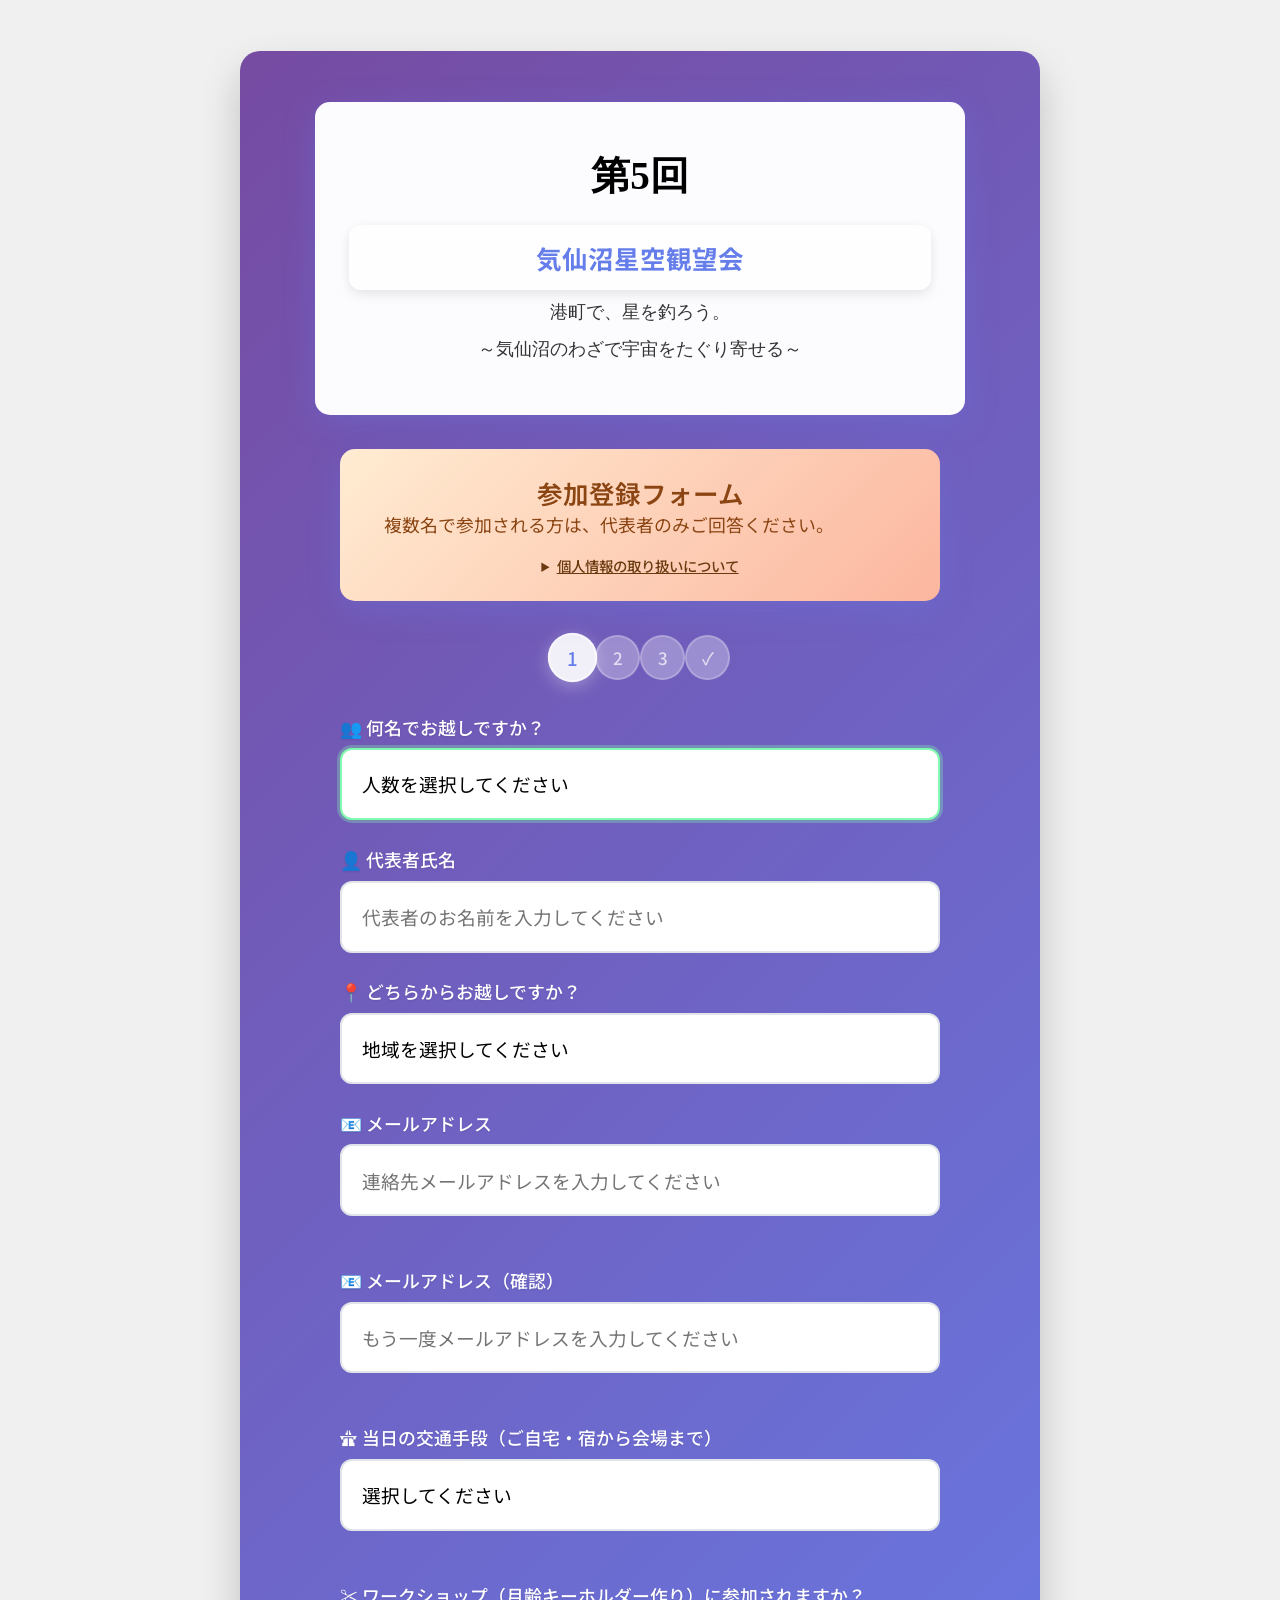
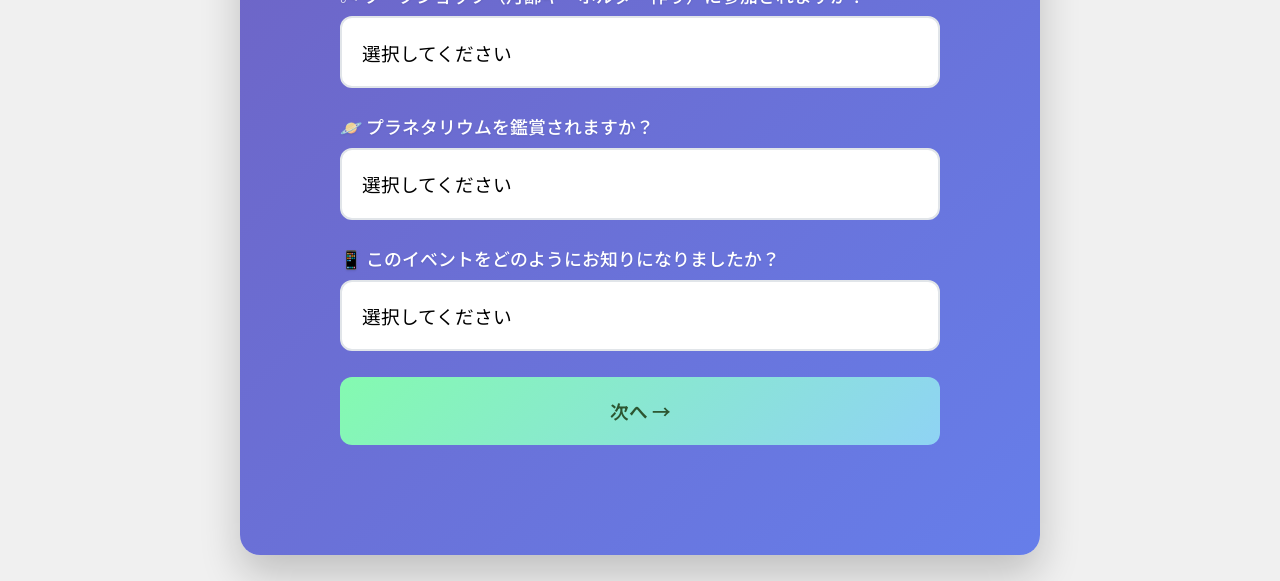
==== commit afb55c63: "Add security hardening, privacy compliance, and XSS prevention - Externalize API URL to config.js (g" ====
--- a/index.html
+++ b/index.html
@@ -71,7 +71,26 @@
         <!-- 参加登録フォームタイトル -->
         <div class="info-card form-title-card">
             <h2>参加登録フォーム</h2>
-            <p>　複数名で参加される方は、代表者のみご回答ください。なお、ご記入いただいた情報は本イベントの活動以外では使用いたしません。</p>
+            <p>　複数名で参加される方は、代表者のみご回答ください。</p>
+            <details class="privacy-policy">
+                <summary>個人情報の取り扱いについて</summary>
+                <div class="privacy-policy-content">
+                    <h3>収集する情報</h3>
+                    <p>代表者氏名、メールアドレス、来場地域、来場人数、交通手段、各プログラムへの参加希望</p>
+                    <h3>利用目的</h3>
+                    <ul>
+                        <li>予約の受付・管理</li>
+                        <li>確認メールの送信</li>
+                        <li>当日の運営準備（席・駐車場の確保等）</li>
+                    </ul>
+                    <p>上記以外の目的では使用いたしません。</p>
+                    <h3>データの送信先</h3>
+                    <p>ご入力いただいた情報は Google Apps Script を通じて Google スプレッドシートに保存されます。データの送信・保管には Google のサーバーが使用されます。</p>
+                    <h3>お問い合わせ</h3>
+                    <p>個人情報の開示・訂正・削除のご依頼は、下記までご連絡ください。<br>
+                    kanbokaidaisakusen@gmail.com</p>
+                </div>
+            </details>
         </div>
 
         <!-- ステップインジケーター -->
@@ -93,7 +112,7 @@
             <p>処理中…</p>
         </div>
 
-        <form id="reservation-form">
+        <form id="reservation-form" novalidate>
             <!-- ステップ1: 基本情報 -->
             <div class="step-content active" id="content-1">
                 <div class="form-group">
@@ -108,7 +127,7 @@
                 <div class="form-group">
                     <label for="代表者氏名">👤 代表者氏名</label>
                     <input type="text" id="代表者氏名" name="代表者氏名" class="form-control" required
-                        placeholder="代表者のお名前を入力してください">
+                        autocomplete="name" placeholder="代表者のお名前を入力してください">
                 </div>
 
                 <div class="form-group">
@@ -128,8 +147,15 @@
                 <div class="form-group">
                     <label for="メールアドレス">📧 メールアドレス</label>
                     <input type="email" id="メールアドレス" name="メールアドレス" class="form-control" required
-                        placeholder="連絡先メールアドレスを入力してください">
+                        autocomplete="email" placeholder="連絡先メールアドレスを入力してください">
                     <div class="email-validation-message" id="email-validation-message"></div>
+                </div>
+
+                <div class="form-group">
+                    <label for="メールアドレス確認">📧 メールアドレス（確認）</label>
+                    <input type="email" id="メールアドレス確認" class="form-control" required
+                        autocomplete="off" placeholder="もう一度メールアドレスを入力してください">
+                    <div class="email-validation-message" id="email-confirm-validation-message"></div>
                 </div>
 
                 <!-- 追加: 当日の交通手段 -->
@@ -215,10 +241,10 @@
                 <!-- ワークショップ詳細 -->
                 <div id="workshop-section">
                     <div class="info-card">
-                        <p>本ワークショップは【予約枠】と【当日枠】をご用意しています。</p>
-                        <p>✅ 予約枠（60名様）: 事前にご予約が必要ですが、希望時間帯に確実にご参加いただけます。</p>
-                        <p>✅ 当日枠（40名様）: 当日、お席が空いていればすぐにご参加いただけます。</p>
-                        <p>⚠️ 予約のお時間にお越しにならない場合はキャンセル扱いとなります。ご了承ください。</p>
+                        <p>本ワークショップは、当日参加枠とは別に各時間帯に予約枠をご用意しております。</p>
+                        <p>✅ 予約枠（60名様分）: 事前にご予約が必要ですが、希望時間帯に確実にご参加いただけます。</p>
+                        <p>✅ 当日枠（40名様分）: 当日、お席が空いていればすぐにご参加いただけます。</p>
+                        <p>みなさまのご参加を心よりお待ちしております！</p>
                     </div>
 
                     <div class="form-group">
@@ -253,11 +279,7 @@
             <div class="step-content" id="content-3">
                 <div id="planetarium-section">
                     <div class="info-card">
-                        <p>本プラネタリウムは上映時間30分の3部制であり、【予約枠】と【当日枠】をご用意しています。</p>
-                        <p>✅ 予約枠（60名）：事前にご予約いただくと、ご希望の時間帯に確実にご参加いただけます。</p>
-                        <p>✅ 当日枠（30名）：当日、空席がある場合に先着順でご案内します。満席の場合はご参加いただけません。</p>
-                        <p>⚠️ 途中入退場はできません。上映開始の5分前までにプラネタリウム会場へ必ずお越しください。
-                        </p>
+                        <p>プラネタリウムは3部制です。ご希望の時間帯をお選びください。</p>
                     </div>
 
                     <div class="form-group">
@@ -291,10 +313,19 @@
                         確認メールをお送りいたしましたので、ご確認ください。<br>
                         当日は気をつけてお越しください。<br>
                         <small style="color: #ffffff; margin-top: 10px; display: block;">
-                            この画面を閉じて、元のページに戻ることができます。
+                            予約内容の変更・キャンセル・個人情報の削除をご希望の場合は、<br>
+                            kanbokaidaisakusen@gmail.com までご連絡ください。
                         </small>
                     </div>
                 </div>
+            </div>
+
+            <!-- 個人情報取り扱い同意 -->
+            <div class="consent-group" id="consent-group" style="display: none;">
+                <label class="consent-label">
+                    <input type="checkbox" id="privacy-consent" name="privacy-consent">
+                    <span><a href="#" id="privacy-policy-link">個人情報の取り扱い</a>に同意の上、送信します</span>
+                </label>
             </div>
 
             <!-- ナビゲーションボタン -->
@@ -317,6 +348,7 @@
     <!-- Hidden elements for screen readers -->
     <div class="sr-only" aria-live="polite" id="page-announcer"></div>
 
+    <script src="config.js"></script>
     <script src="script.js"></script>
 </body>
 
--- a/styles.css
+++ b/styles.css
@@ -53,8 +53,8 @@
     }
 }
 
-/* アリア属性のスタイリング */
-[aria-hidden="true"] {
+/* アリア属性のスタイリング（条件付きフィールドは独自の表示制御を使用） */
+[aria-hidden="true"]:not(.conditional-field) {
     display: none !important;
 }
 
@@ -668,6 +668,80 @@
     color: #8b4513;
 }
 
+/* プライバシーポリシー */
+.privacy-policy {
+    margin-top: 1rem;
+    text-align: left;
+}
+
+.privacy-policy summary {
+    cursor: pointer;
+    font-weight: 500;
+    color: #6b3a10;
+    text-align: center;
+    text-decoration: underline;
+    font-size: 0.85rem;
+}
+
+.privacy-policy-content {
+    margin-top: 0.8rem;
+    padding: 1rem;
+    background: rgba(255, 255, 255, 0.6);
+    border-radius: 8px;
+    font-size: 0.85rem;
+    line-height: 1.6;
+}
+
+.privacy-policy-content h3 {
+    font-size: 0.9rem;
+    font-weight: 600;
+    color: #8b4513;
+    margin-top: 0.8rem;
+    margin-bottom: 0.3rem;
+}
+
+.privacy-policy-content h3:first-child {
+    margin-top: 0;
+}
+
+.privacy-policy-content ul {
+    padding-left: 1.2rem;
+    margin: 0.3rem 0;
+}
+
+.privacy-policy-content p {
+    text-align: left;
+}
+
+/* 個人情報同意チェックボックス */
+.consent-group {
+    max-width: 600px;
+    margin: 1rem auto 0;
+    text-align: center;
+}
+
+.consent-label {
+    display: inline-flex;
+    align-items: center;
+    gap: 0.5rem;
+    color: #ffffff;
+    font-size: 0.9rem;
+    cursor: pointer;
+}
+
+.consent-label input[type="checkbox"] {
+    width: 18px;
+    height: 18px;
+    cursor: pointer;
+    accent-color: #84fab0;
+    flex-shrink: 0;
+}
+
+.consent-label a {
+    color: #c8e6ff;
+    text-decoration: underline;
+}
+
 /* バリデーションメッセージ */
 .email-validation-message {
     margin-top: 0.5rem;
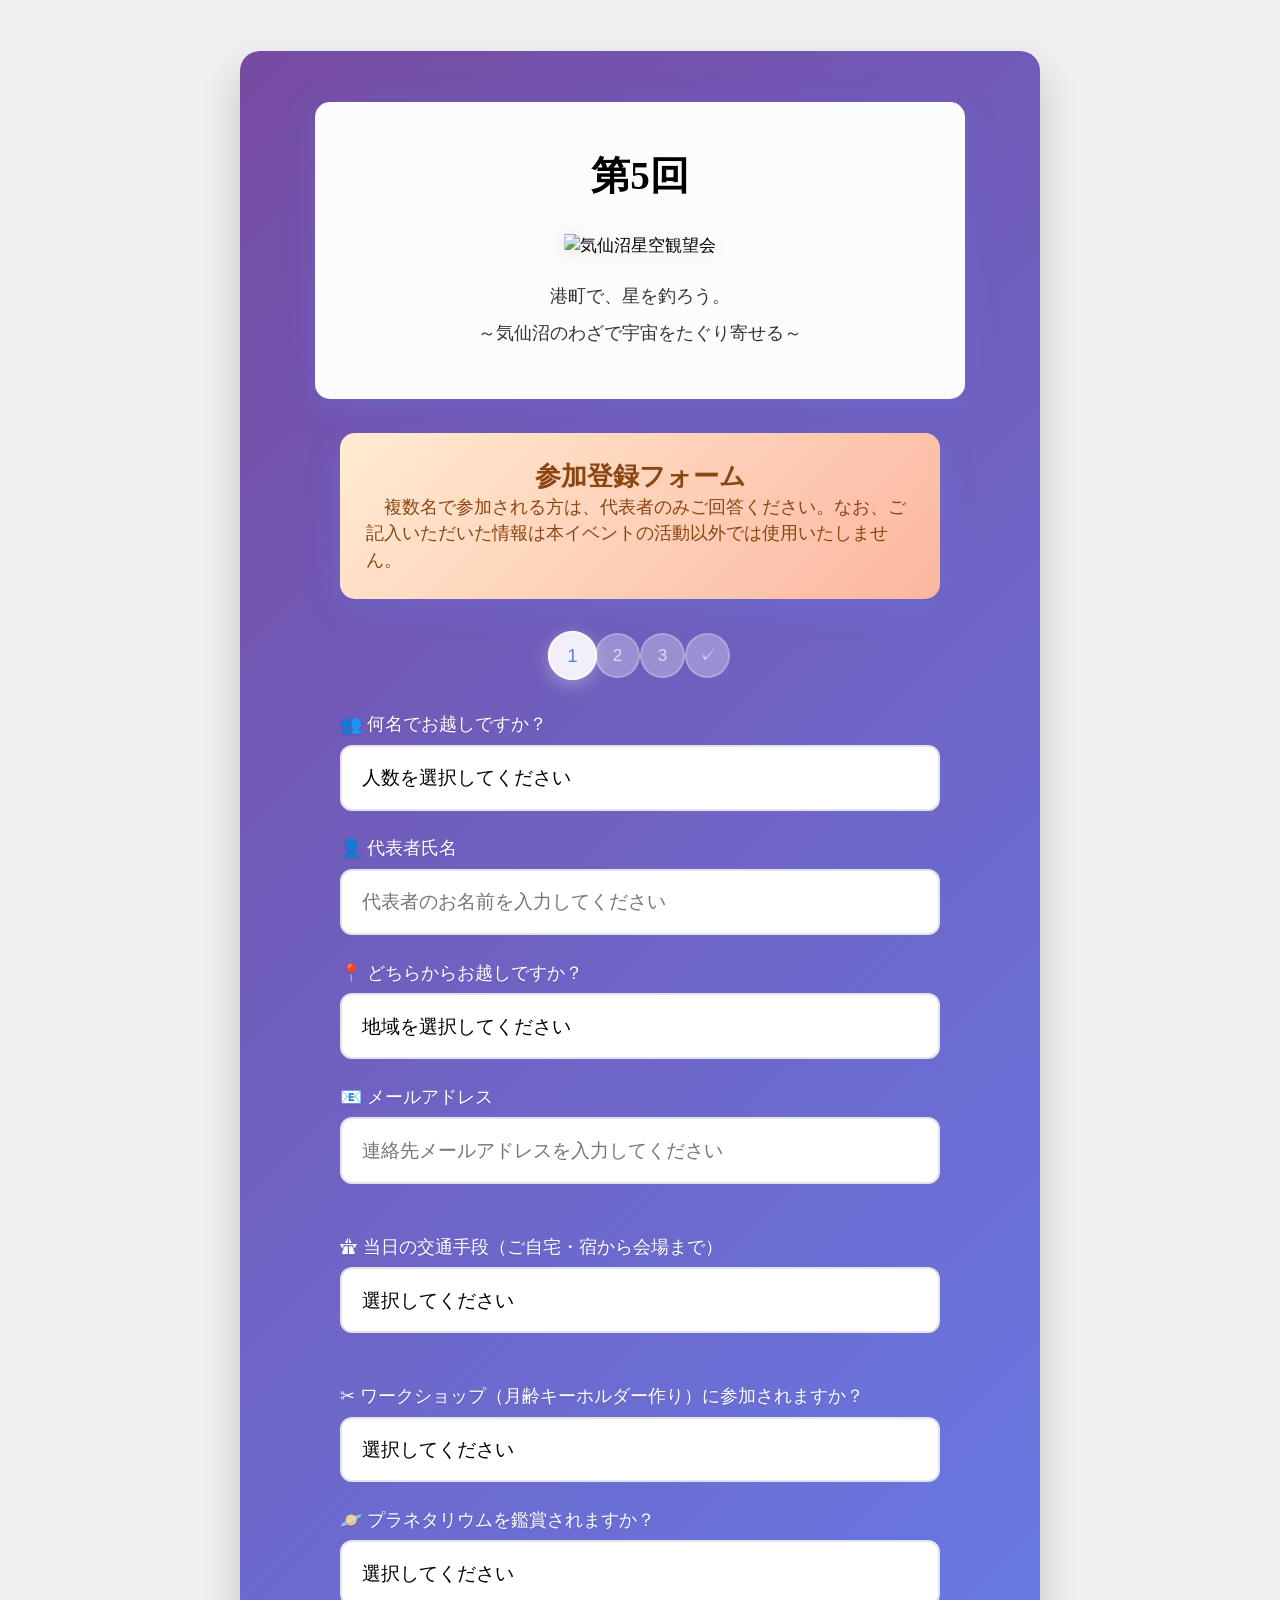
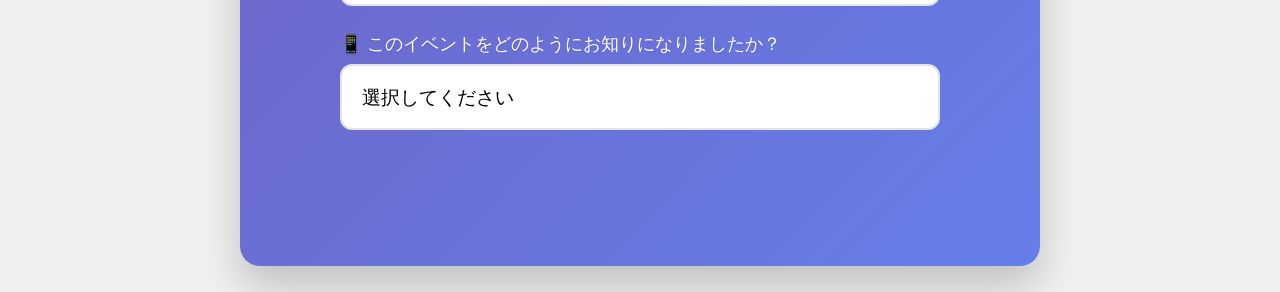
==== commit 446bb661: "Apply Phase A security hardening from vibe-coding article checklist 第一条「セキュリティ」のチェックに基づき、最低限のシークレット保" ====
--- a/index.html
+++ b/index.html
@@ -5,6 +5,21 @@
     <meta charset="UTF-8">
     <meta name="viewport" content="width=device-width, initial-scale=1.0">
     <base target="_top">
+
+    <!-- Content Security Policy: GAS送信先・iframe表示元を限定し、外部スクリプトはGoogle系のみ許可 -->
+    <meta http-equiv="Content-Security-Policy" content="
+        default-src 'self';
+        script-src 'self' https://script.google.com https://script.googleusercontent.com;
+        style-src 'self' 'unsafe-inline' https://fonts.googleapis.com;
+        font-src https://fonts.gstatic.com;
+        img-src 'self' data: https://drive.google.com https://qiita-image-store.s3.ap-northeast-1.amazonaws.com https://*.googleusercontent.com;
+        connect-src 'self' https://script.google.com https://script.googleusercontent.com;
+        form-action https://script.google.com;
+        frame-src https://script.google.com https://script.googleusercontent.com;
+        frame-ancestors 'self';
+        base-uri 'self';
+        object-src 'none';
+    ">
 
     <!-- SEO Meta Tags -->
     <title>気仙沼星空観望会 - イベント参加予約</title>
@@ -71,26 +86,7 @@
         <!-- 参加登録フォームタイトル -->
         <div class="info-card form-title-card">
             <h2>参加登録フォーム</h2>
-            <p>　複数名で参加される方は、代表者のみご回答ください。</p>
-            <details class="privacy-policy">
-                <summary>個人情報の取り扱いについて</summary>
-                <div class="privacy-policy-content">
-                    <h3>収集する情報</h3>
-                    <p>代表者氏名、メールアドレス、来場地域、来場人数、交通手段、各プログラムへの参加希望</p>
-                    <h3>利用目的</h3>
-                    <ul>
-                        <li>予約の受付・管理</li>
-                        <li>確認メールの送信</li>
-                        <li>当日の運営準備（席・駐車場の確保等）</li>
-                    </ul>
-                    <p>上記以外の目的では使用いたしません。</p>
-                    <h3>データの送信先</h3>
-                    <p>ご入力いただいた情報は Google Apps Script を通じて Google スプレッドシートに保存されます。データの送信・保管には Google のサーバーが使用されます。</p>
-                    <h3>お問い合わせ</h3>
-                    <p>個人情報の開示・訂正・削除のご依頼は、下記までご連絡ください。<br>
-                    kanbokaidaisakusen@gmail.com</p>
-                </div>
-            </details>
+            <p>　複数名で参加される方は、代表者のみご回答ください。なお、ご記入いただいた情報は本イベントの活動以外では使用いたしません。</p>
         </div>
 
         <!-- ステップインジケーター -->
@@ -112,7 +108,7 @@
             <p>処理中…</p>
         </div>
 
-        <form id="reservation-form" novalidate>
+        <form id="reservation-form">
             <!-- ステップ1: 基本情報 -->
             <div class="step-content active" id="content-1">
                 <div class="form-group">
@@ -127,7 +123,7 @@
                 <div class="form-group">
                     <label for="代表者氏名">👤 代表者氏名</label>
                     <input type="text" id="代表者氏名" name="代表者氏名" class="form-control" required
-                        autocomplete="name" placeholder="代表者のお名前を入力してください">
+                        placeholder="代表者のお名前を入力してください">
                 </div>
 
                 <div class="form-group">
@@ -147,15 +143,8 @@
                 <div class="form-group">
                     <label for="メールアドレス">📧 メールアドレス</label>
                     <input type="email" id="メールアドレス" name="メールアドレス" class="form-control" required
-                        autocomplete="email" placeholder="連絡先メールアドレスを入力してください">
+                        placeholder="連絡先メールアドレスを入力してください">
                     <div class="email-validation-message" id="email-validation-message"></div>
-                </div>
-
-                <div class="form-group">
-                    <label for="メールアドレス確認">📧 メールアドレス（確認）</label>
-                    <input type="email" id="メールアドレス確認" class="form-control" required
-                        autocomplete="off" placeholder="もう一度メールアドレスを入力してください">
-                    <div class="email-validation-message" id="email-confirm-validation-message"></div>
                 </div>
 
                 <!-- 追加: 当日の交通手段 -->
@@ -313,19 +302,10 @@
                         確認メールをお送りいたしましたので、ご確認ください。<br>
                         当日は気をつけてお越しください。<br>
                         <small style="color: #ffffff; margin-top: 10px; display: block;">
-                            予約内容の変更・キャンセル・個人情報の削除をご希望の場合は、<br>
-                            kanbokaidaisakusen@gmail.com までご連絡ください。
+                            この画面を閉じて、元のページに戻ることができます。
                         </small>
                     </div>
                 </div>
-            </div>
-
-            <!-- 個人情報取り扱い同意 -->
-            <div class="consent-group" id="consent-group" style="display: none;">
-                <label class="consent-label">
-                    <input type="checkbox" id="privacy-consent" name="privacy-consent">
-                    <span><a href="#" id="privacy-policy-link">個人情報の取り扱い</a>に同意の上、送信します</span>
-                </label>
             </div>
 
             <!-- ナビゲーションボタン -->
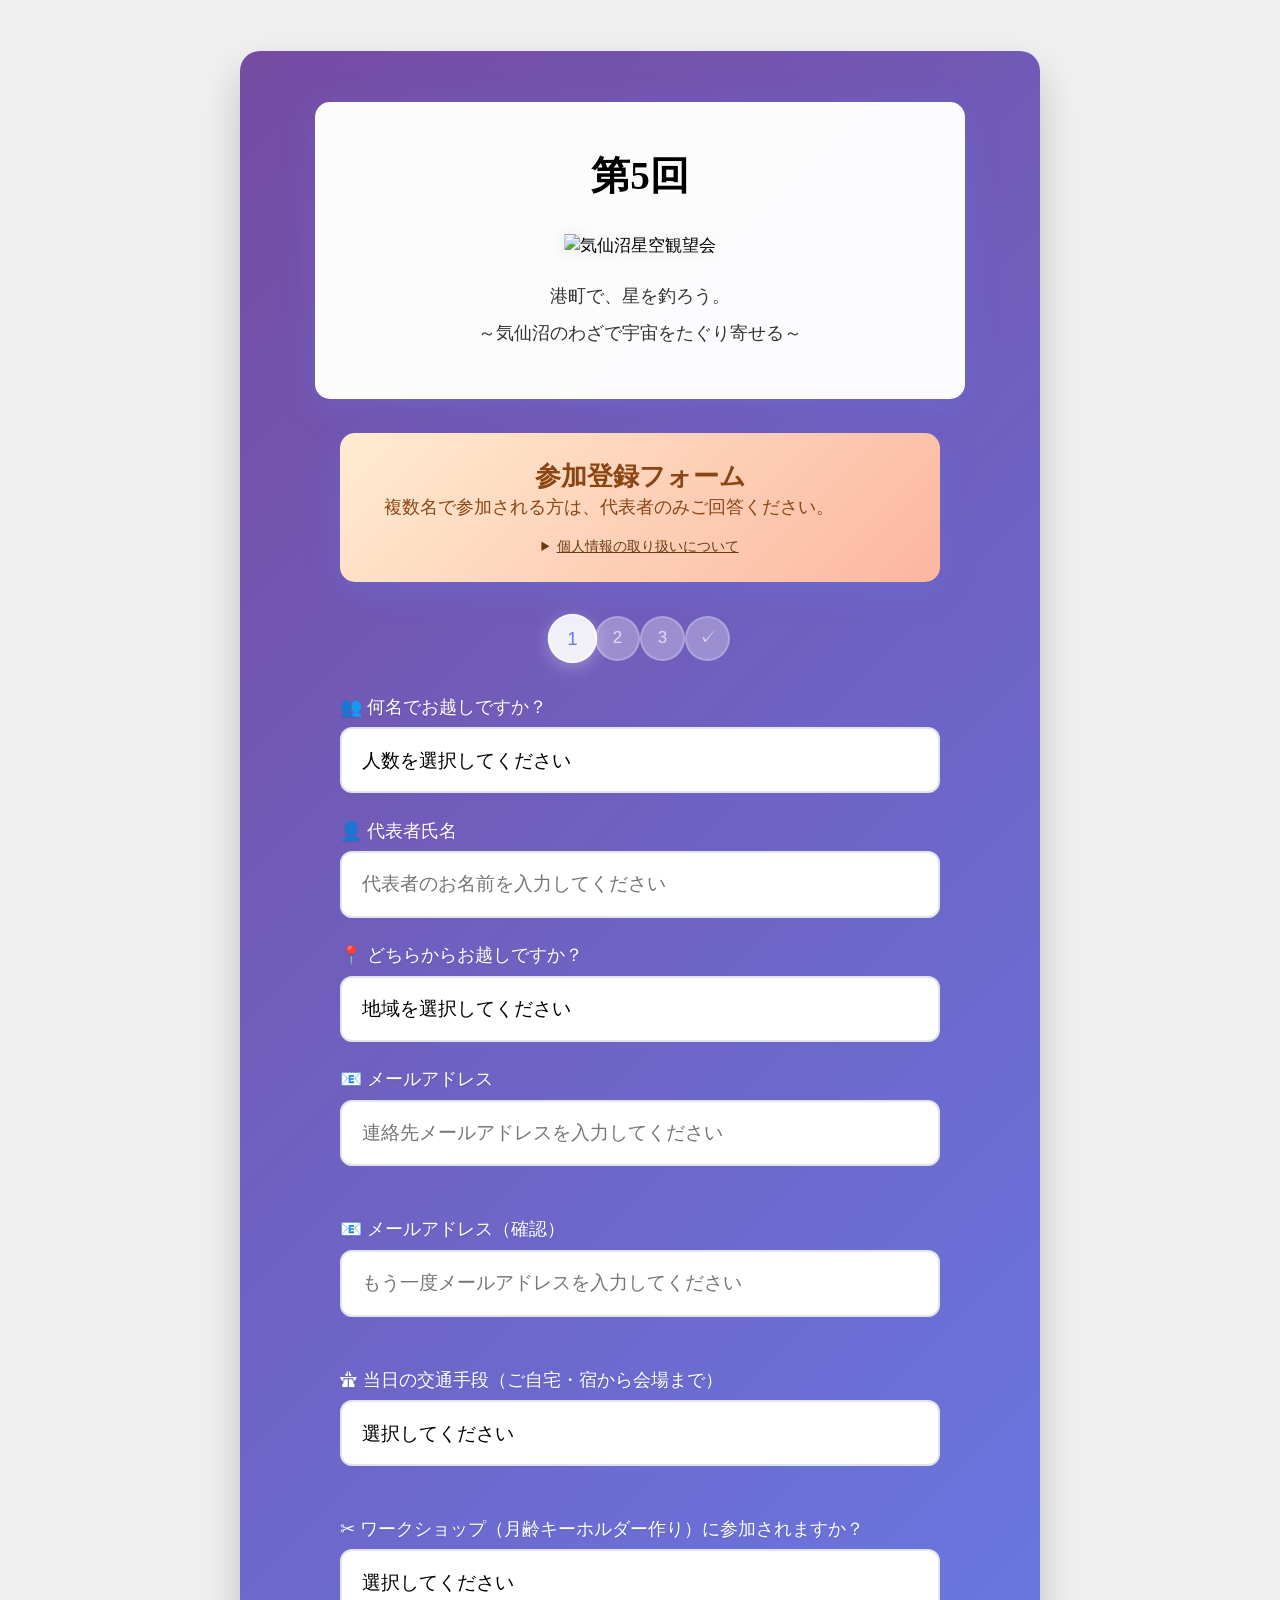
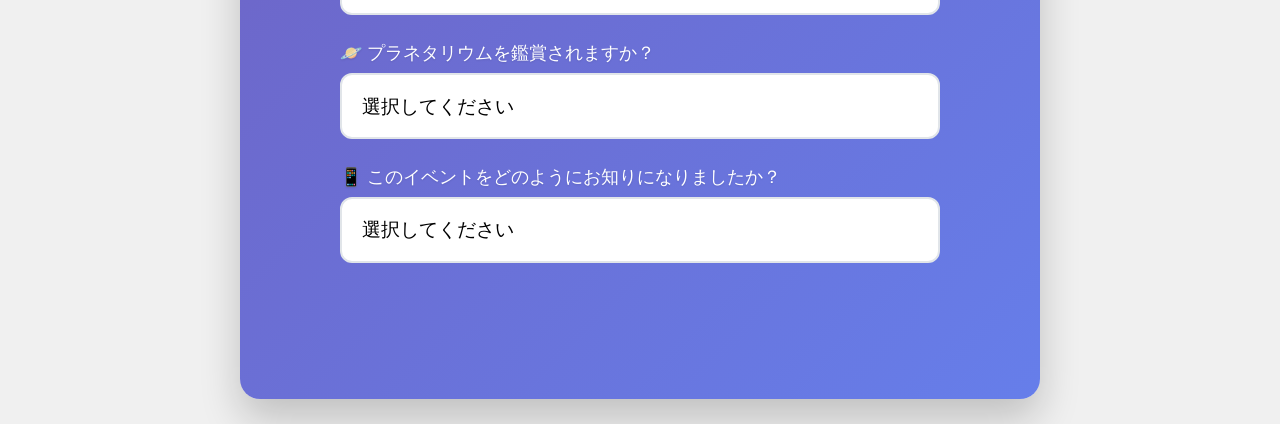
==== commit 60a8337b: "Merge remote-tracking branch 'origin/main' into security/vibecode-checklist-20260428 # Conflicts: #	" ====
--- a/index.html
+++ b/index.html
@@ -86,7 +86,26 @@
         <!-- 参加登録フォームタイトル -->
         <div class="info-card form-title-card">
             <h2>参加登録フォーム</h2>
-            <p>　複数名で参加される方は、代表者のみご回答ください。なお、ご記入いただいた情報は本イベントの活動以外では使用いたしません。</p>
+            <p>　複数名で参加される方は、代表者のみご回答ください。</p>
+            <details class="privacy-policy">
+                <summary>個人情報の取り扱いについて</summary>
+                <div class="privacy-policy-content">
+                    <h3>収集する情報</h3>
+                    <p>代表者氏名、メールアドレス、来場地域、来場人数、交通手段、各プログラムへの参加希望</p>
+                    <h3>利用目的</h3>
+                    <ul>
+                        <li>予約の受付・管理</li>
+                        <li>確認メールの送信</li>
+                        <li>当日の運営準備（席・駐車場の確保等）</li>
+                    </ul>
+                    <p>上記以外の目的では使用いたしません。</p>
+                    <h3>データの送信先</h3>
+                    <p>ご入力いただいた情報は Google Apps Script を通じて Google スプレッドシートに保存されます。データの送信・保管には Google のサーバーが使用されます。</p>
+                    <h3>お問い合わせ</h3>
+                    <p>個人情報の開示・訂正・削除のご依頼は、下記までご連絡ください。<br>
+                    kanbokaidaisakusen@gmail.com</p>
+                </div>
+            </details>
         </div>
 
         <!-- ステップインジケーター -->
@@ -108,7 +127,7 @@
             <p>処理中…</p>
         </div>
 
-        <form id="reservation-form">
+        <form id="reservation-form" novalidate>
             <!-- ステップ1: 基本情報 -->
             <div class="step-content active" id="content-1">
                 <div class="form-group">
@@ -123,7 +142,7 @@
                 <div class="form-group">
                     <label for="代表者氏名">👤 代表者氏名</label>
                     <input type="text" id="代表者氏名" name="代表者氏名" class="form-control" required
-                        placeholder="代表者のお名前を入力してください">
+                        autocomplete="name" placeholder="代表者のお名前を入力してください">
                 </div>
 
                 <div class="form-group">
@@ -143,8 +162,15 @@
                 <div class="form-group">
                     <label for="メールアドレス">📧 メールアドレス</label>
                     <input type="email" id="メールアドレス" name="メールアドレス" class="form-control" required
-                        placeholder="連絡先メールアドレスを入力してください">
+                        autocomplete="email" placeholder="連絡先メールアドレスを入力してください">
                     <div class="email-validation-message" id="email-validation-message"></div>
+                </div>
+
+                <div class="form-group">
+                    <label for="メールアドレス確認">📧 メールアドレス（確認）</label>
+                    <input type="email" id="メールアドレス確認" class="form-control" required
+                        autocomplete="off" placeholder="もう一度メールアドレスを入力してください">
+                    <div class="email-validation-message" id="email-confirm-validation-message"></div>
                 </div>
 
                 <!-- 追加: 当日の交通手段 -->
@@ -230,10 +256,10 @@
                 <!-- ワークショップ詳細 -->
                 <div id="workshop-section">
                     <div class="info-card">
-                        <p>本ワークショップは、当日参加枠とは別に各時間帯に予約枠をご用意しております。</p>
-                        <p>✅ 予約枠（60名様分）: 事前にご予約が必要ですが、希望時間帯に確実にご参加いただけます。</p>
-                        <p>✅ 当日枠（40名様分）: 当日、お席が空いていればすぐにご参加いただけます。</p>
-                        <p>みなさまのご参加を心よりお待ちしております！</p>
+                        <p>本ワークショップは【予約枠】と【当日枠】をご用意しています。</p>
+                        <p>✅ 予約枠（60名様）: 事前にご予約が必要ですが、希望時間帯に確実にご参加いただけます。</p>
+                        <p>✅ 当日枠（40名様）: 当日、お席が空いていればすぐにご参加いただけます。</p>
+                        <p>⚠️ 予約のお時間にお越しにならない場合はキャンセル扱いとなります。ご了承ください。</p>
                     </div>
 
                     <div class="form-group">
@@ -268,7 +294,11 @@
             <div class="step-content" id="content-3">
                 <div id="planetarium-section">
                     <div class="info-card">
-                        <p>プラネタリウムは3部制です。ご希望の時間帯をお選びください。</p>
+                        <p>本プラネタリウムは上映時間30分の3部制であり、【予約枠】と【当日枠】をご用意しています。</p>
+                        <p>✅ 予約枠（60名）：事前にご予約いただくと、ご希望の時間帯に確実にご参加いただけます。</p>
+                        <p>✅ 当日枠（30名）：当日、空席がある場合に先着順でご案内します。満席の場合はご参加いただけません。</p>
+                        <p>⚠️ 途中入退場はできません。上映開始の5分前までにプラネタリウム会場へ必ずお越しください。
+                        </p>
                     </div>
 
                     <div class="form-group">
@@ -302,10 +332,19 @@
                         確認メールをお送りいたしましたので、ご確認ください。<br>
                         当日は気をつけてお越しください。<br>
                         <small style="color: #ffffff; margin-top: 10px; display: block;">
-                            この画面を閉じて、元のページに戻ることができます。
+                            予約内容の変更・キャンセル・個人情報の削除をご希望の場合は、<br>
+                            kanbokaidaisakusen@gmail.com までご連絡ください。
                         </small>
                     </div>
                 </div>
+            </div>
+
+            <!-- 個人情報取り扱い同意 -->
+            <div class="consent-group" id="consent-group" style="display: none;">
+                <label class="consent-label">
+                    <input type="checkbox" id="privacy-consent" name="privacy-consent">
+                    <span><a href="#" id="privacy-policy-link">個人情報の取り扱い</a>に同意の上、送信します</span>
+                </label>
             </div>
 
             <!-- ナビゲーションボタン -->
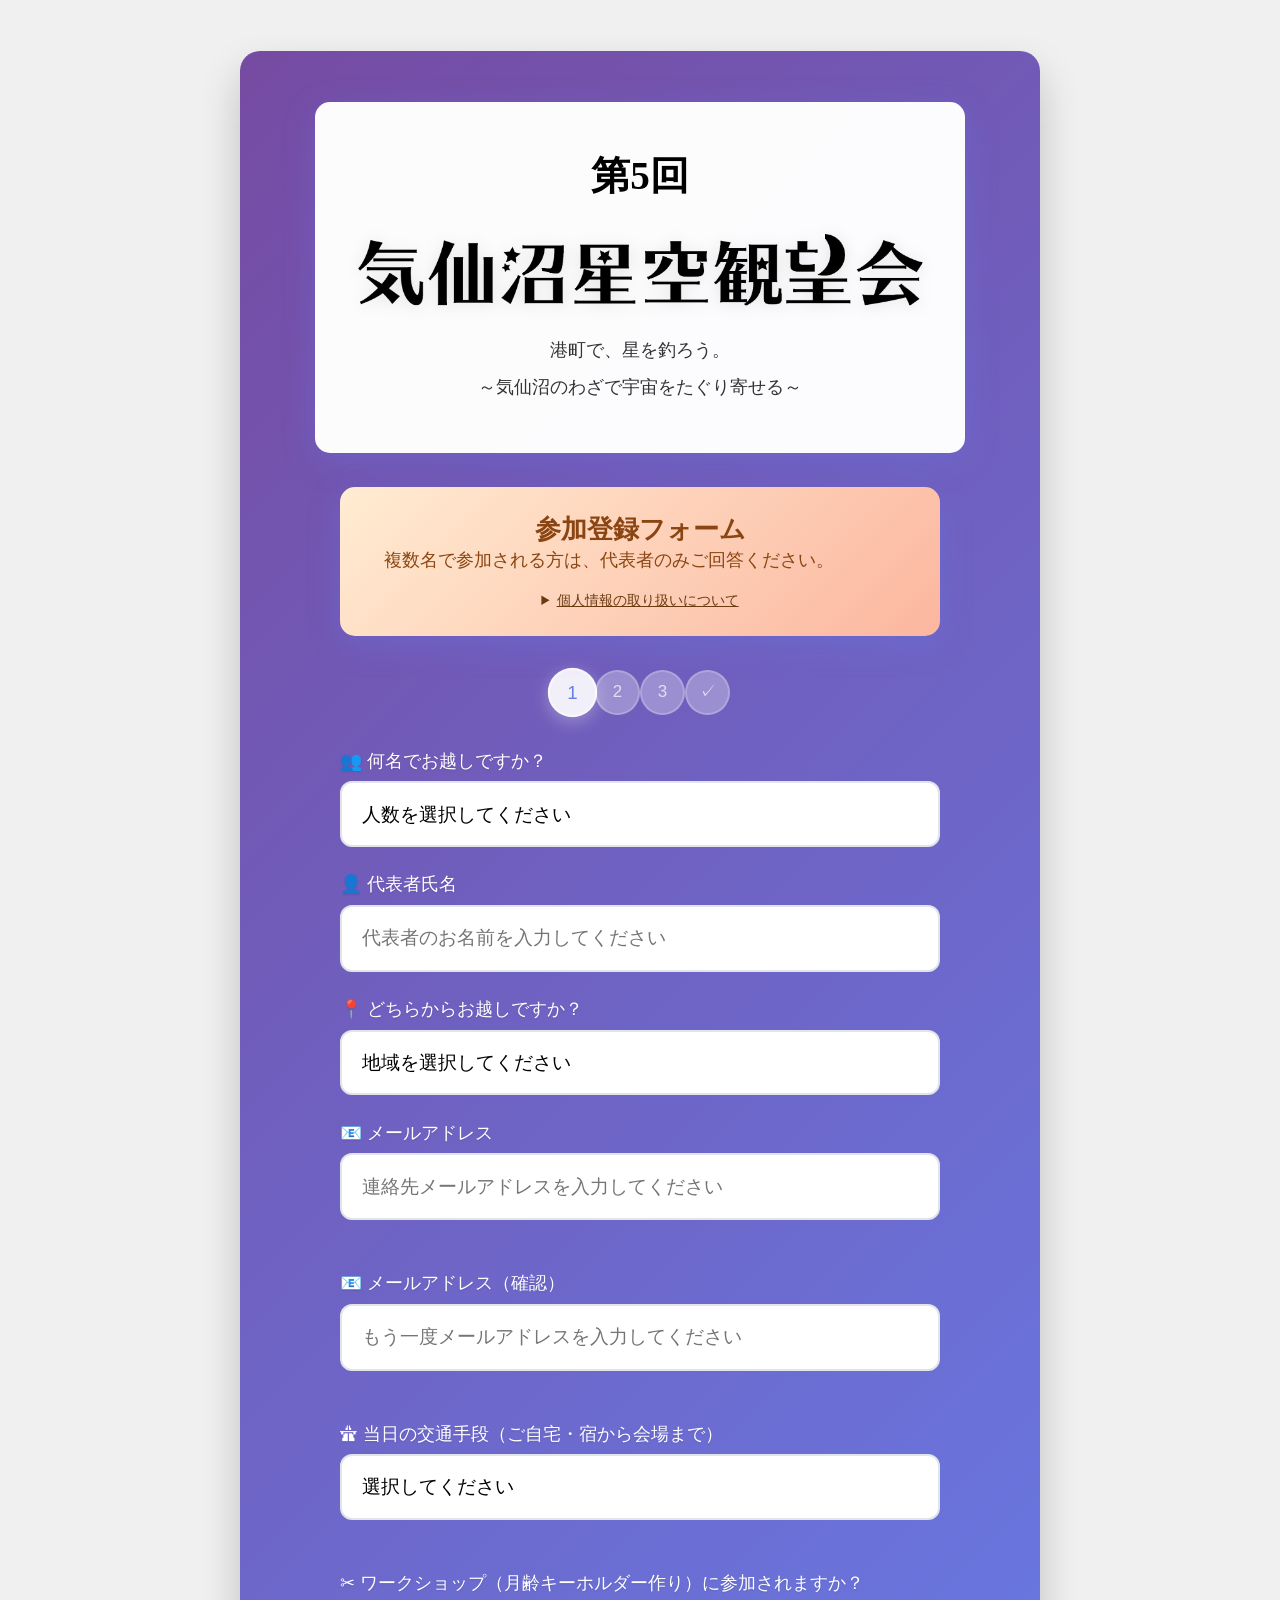
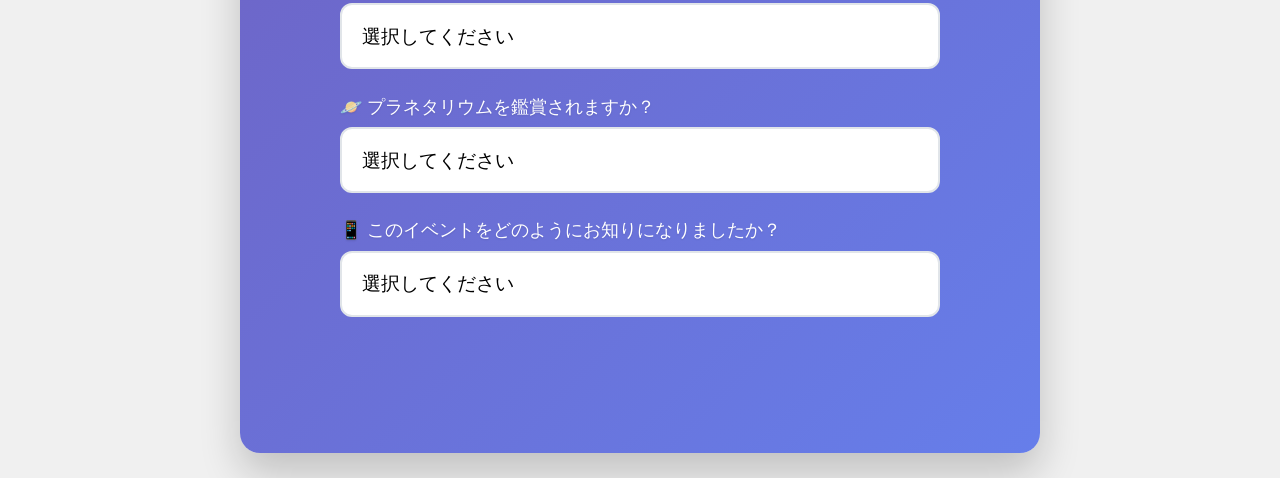
==== commit c42fea04: "ヘッダーのロゴをリポジトリ内の画像に切り替え Google Drive のサムネイル URL は CSP の img-src に無いドメインへリダイレクトされ， ロゴが表示されていなかった．404.h" ====
--- a/index.html
+++ b/index.html
@@ -74,7 +74,7 @@
     <div class="container" role="application" aria-label="予約システム">
         <div class="header">
             <h1>第5回</h1>
-            <img src="https://drive.google.com/thumbnail?id=1cAbcElVcDITaF-m_XIrwMEPuTaZZqH0v&sz=w400" alt="気仙沼星空観望会"
+            <img src="Images/観望会ロゴタイプ_黒.png" alt="気仙沼星空観望会"
                 class="header-logo" onerror="this.style.display='none'; this.nextElementSibling.style.display='block';">
             <div class="header-fallback">
                 気仙沼星空観望会
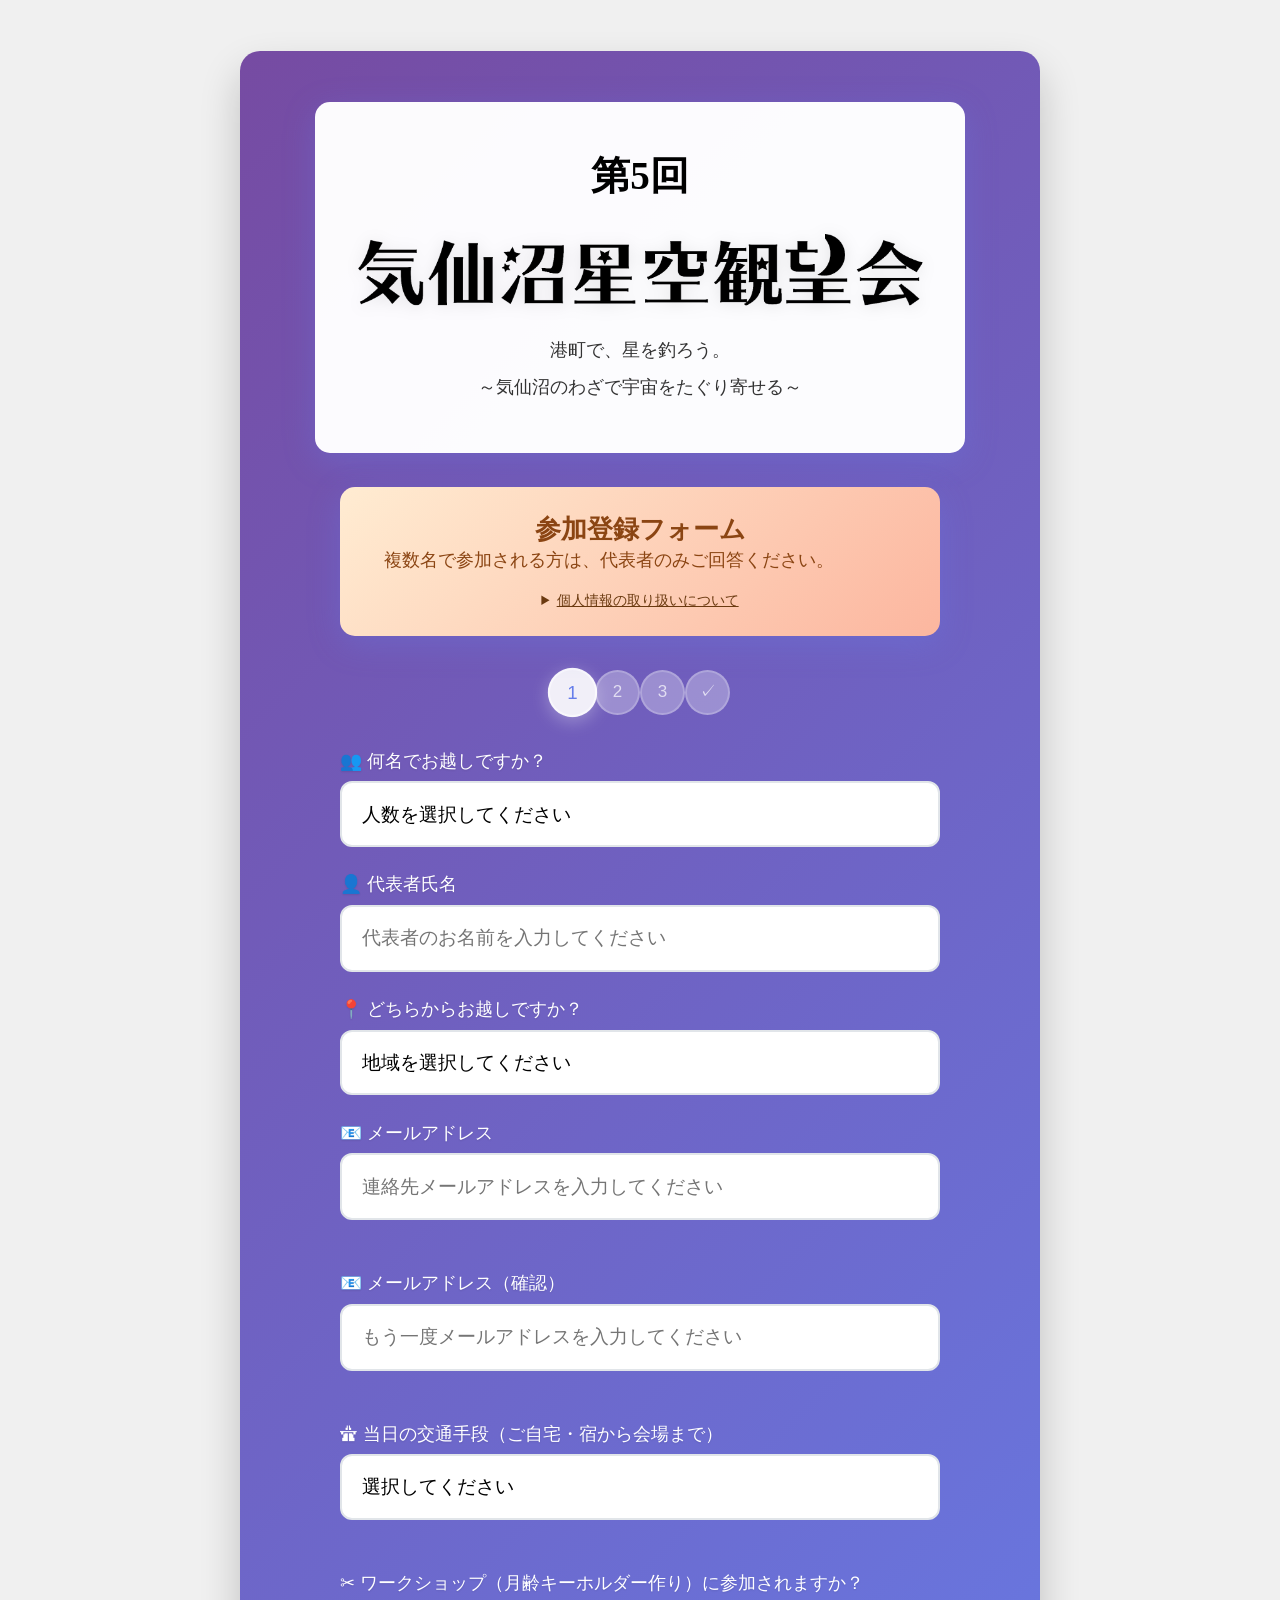
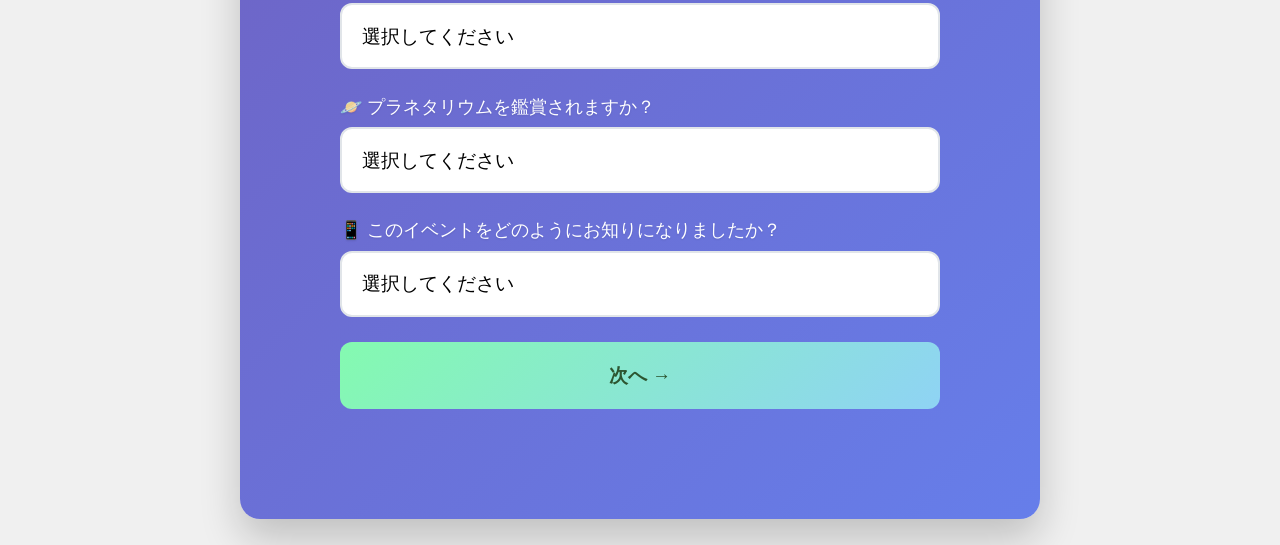
==== commit 035ca7e4: "フォームを開いた直後の表示を直す - 受付状況が GAS から返るまでフォームを隠し，読み込み中を出す（受付外のとき設問が一瞬見えていた） - 開いた直後は最初の欄にフォーカスしない（埋め込み先で i" ====
--- a/index.html
+++ b/index.html
@@ -6,16 +6,16 @@
     <meta name="viewport" content="width=device-width, initial-scale=1.0">
     <base target="_top">
 
-    <!-- Content Security Policy: GAS送信先・iframe表示元を限定し、外部スクリプトはGoogle系のみ許可 -->
+    <!-- Content Security Policy: 通信先を GAS に，外部スクリプトと iframe を Turnstile に限定する -->
     <meta http-equiv="Content-Security-Policy" content="
         default-src 'self';
-        script-src 'self' https://script.google.com https://script.googleusercontent.com;
+        script-src 'self' https://challenges.cloudflare.com;
         style-src 'self' 'unsafe-inline' https://fonts.googleapis.com;
         font-src https://fonts.gstatic.com;
         img-src 'self' data: https://drive.google.com https://qiita-image-store.s3.ap-northeast-1.amazonaws.com https://*.googleusercontent.com;
         connect-src 'self' https://script.google.com https://script.googleusercontent.com;
-        form-action https://script.google.com;
-        frame-src https://script.google.com https://script.googleusercontent.com;
+        form-action 'self';
+        frame-src https://challenges.cloudflare.com;
         frame-ancestors 'self';
         base-uri 'self';
         object-src 'none';
@@ -66,7 +66,7 @@
     <link rel="stylesheet" href="styles.css">
 </head>
 
-<body role="main">
+<body role="main" class="checking-status">
     <div class="loading-overlay" id="loading-overlay" aria-hidden="true">
         <div class="spinner" role="status" aria-label="読み込み中"></div>
     </div>
@@ -122,7 +122,7 @@
         <div id="successMessage" class="success-message" role="status" aria-live="polite"></div>
 
         <!-- ローディング -->
-        <div id="loading" class="loading" role="status" aria-live="polite" aria-hidden="true">
+        <div id="loading" class="loading" role="status" aria-live="polite">
             <div class="spinner"></div>
             <p>処理中…</p>
         </div>
@@ -345,6 +345,7 @@
                     <input type="checkbox" id="privacy-consent" name="privacy-consent">
                     <span><a href="#" id="privacy-policy-link">個人情報の取り扱い</a>に同意の上、送信します</span>
                 </label>
+                <div id="turnstile-container"></div>
             </div>
 
             <!-- ナビゲーションボタン -->
@@ -367,6 +368,7 @@
     <!-- Hidden elements for screen readers -->
     <div class="sr-only" aria-live="polite" id="page-announcer"></div>
 
+    <script src="https://challenges.cloudflare.com/turnstile/v0/api.js?render=explicit" async defer></script>
     <script src="config.js"></script>
     <script src="script.js"></script>
 </body>
--- a/styles.css
+++ b/styles.css
@@ -445,6 +445,27 @@
     color: #8b4513;
 }
 
+/* 受付状況が返るまではフォームを出さず，読み込み中だけを出す */
+.checking-status .step-indicator,
+.checking-status #reservation-form {
+    display: none;
+}
+
+.checking-status #loading {
+    display: block;
+}
+
+/* 受付期間の外にフォームの代わりに出す案内 */
+.closed-notice {
+    margin: 30px 0;
+    padding: 20px;
+    border-radius: 15px;
+    text-align: center;
+    font-weight: 600;
+    background: linear-gradient(135deg, #ffecd2, #fcb69f);
+    color: #8b4513;
+}
+
 .loading-overlay {
     position: fixed;
     top: 0;
